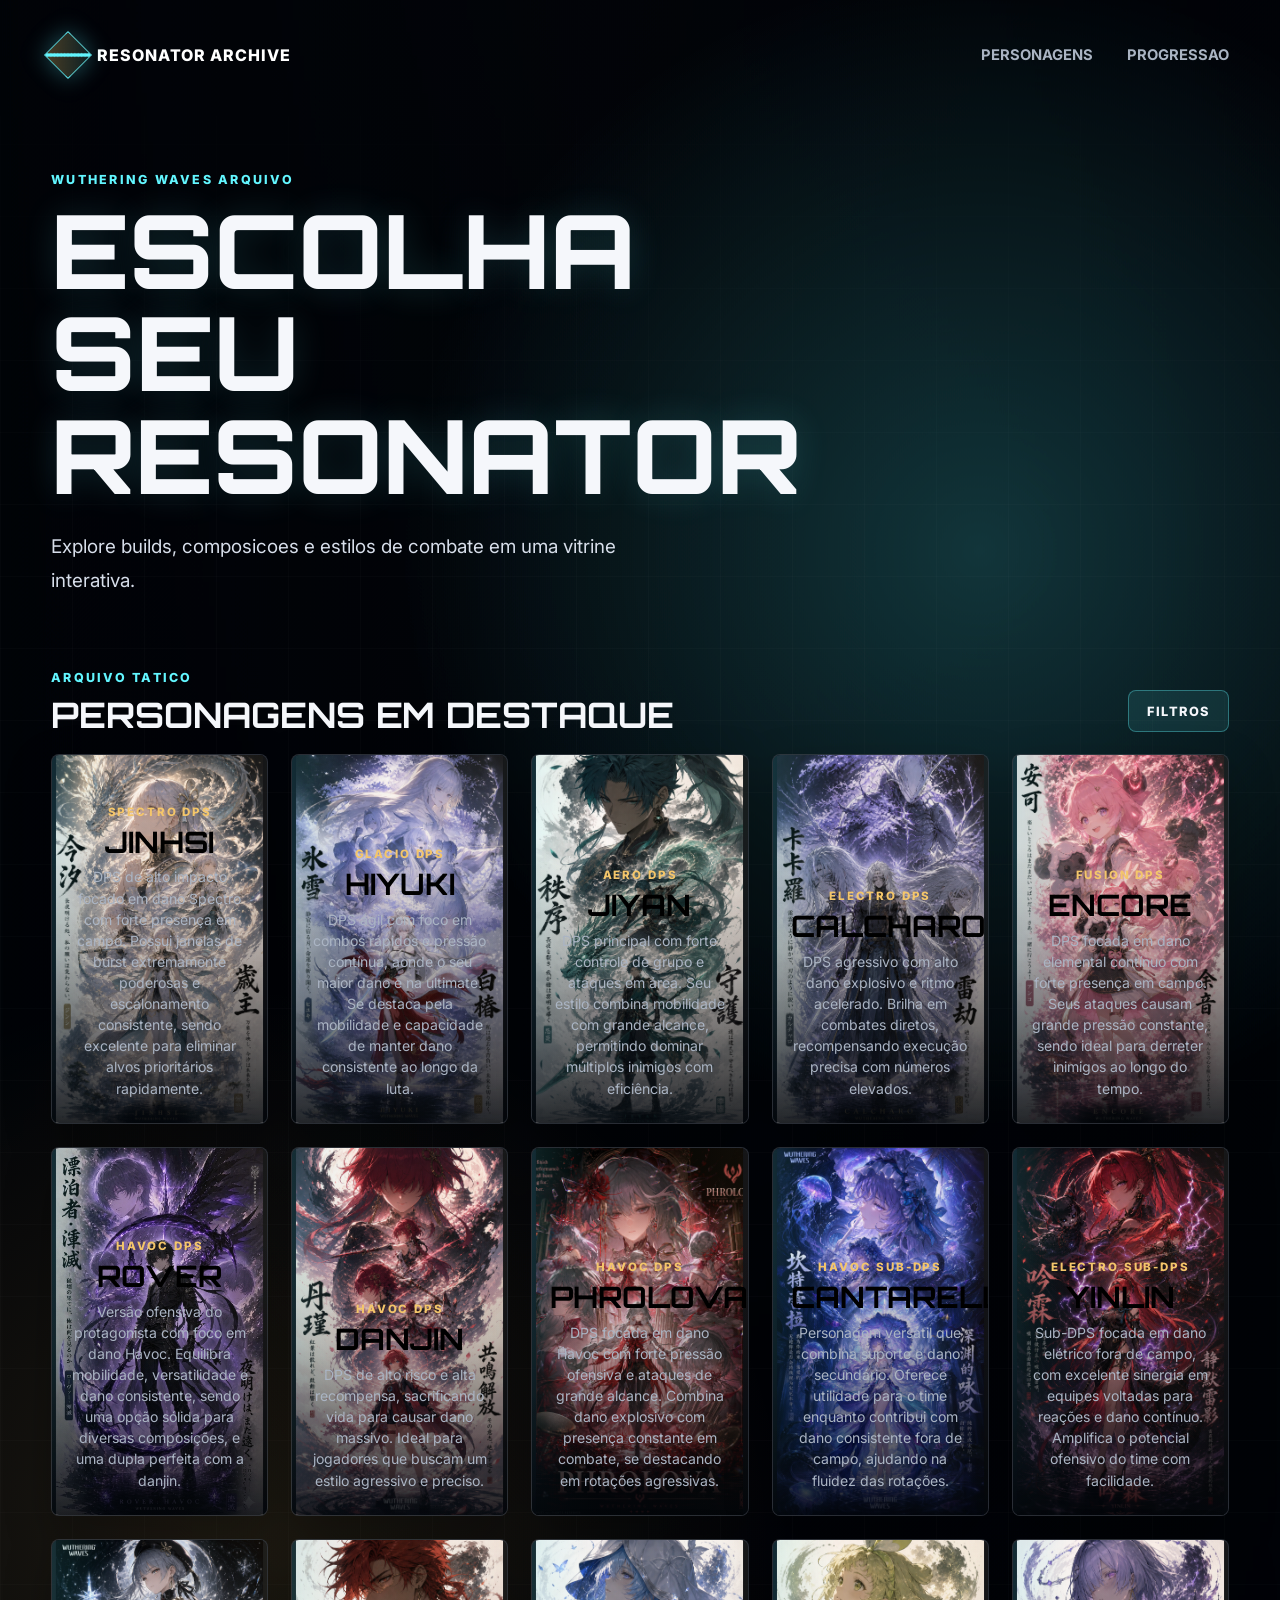
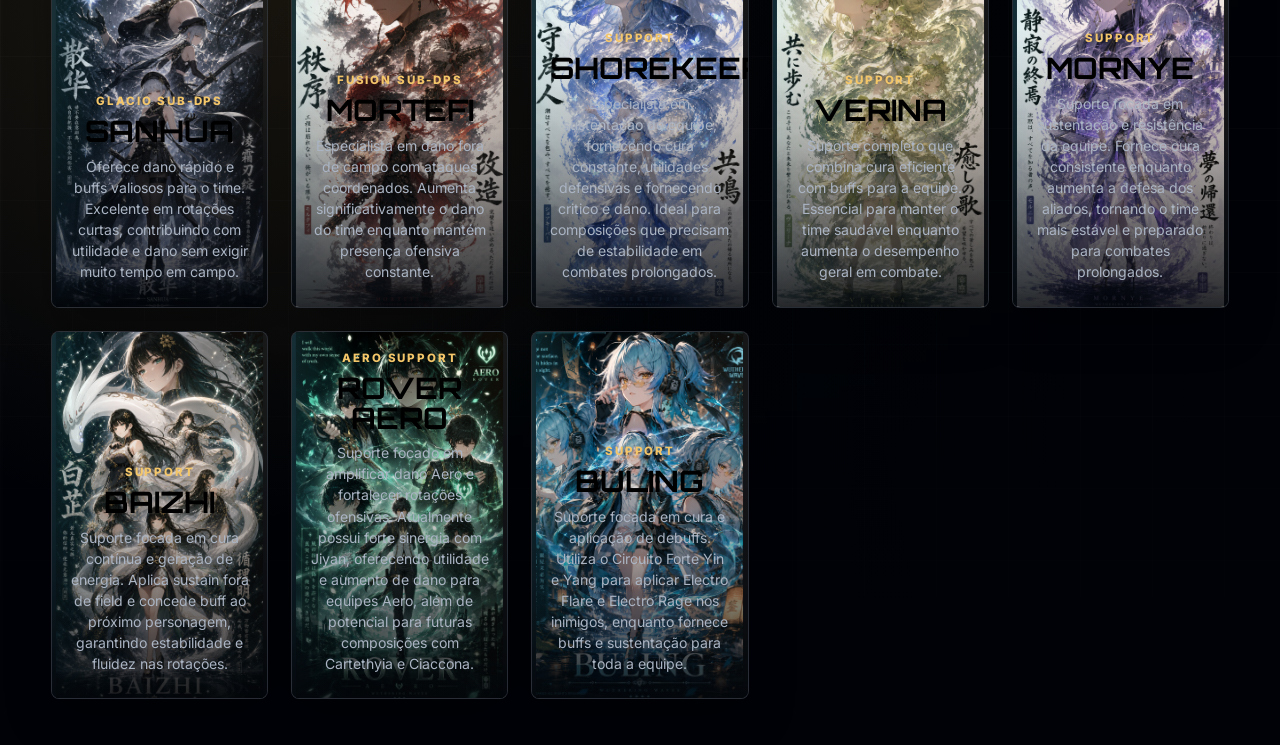
==== index.html @ f000d6b1 "Adicionando aba de progressao" ====
<!DOCTYPE html>
<html lang="pt-BR">
  <head>
    <meta charset="UTF-8" />
    <meta name="viewport" content="width=device-width, initial-scale=1.0" />
    <title>Wuthering Waves | Resonator Showcase</title>
    <link rel="preconnect" href="https://fonts.googleapis.com" />
    <link rel="preconnect" href="https://fonts.gstatic.com" crossorigin />
    <link
      href="https://fonts.googleapis.com/css2?family=Inter:wght@400;500;600;700;800&family=Orbitron:wght@600;700;800&display=swap"
      rel="stylesheet"
    />
    <link rel="stylesheet" href="style.css" />
  </head>
  <body>
    <main class="site-shell">
      <section class="hero-section" aria-labelledby="page-title">
        <div class="cinematic-bg" aria-hidden="true"></div>
        <div class="ambient-grid" aria-hidden="true"></div>

        <header class="topbar">
          <a class="brand" href="#" aria-label="Wuthering Waves Showcase">
            <span class="brand-mark"></span>
            <span>Resonator Archive</span>
          </a>
          <nav class="nav-links" aria-label="Secoes">
            <a href="#characters">Personagens</a>
            <a href="completed.html">Progressao</a>
          </nav>
        </header>

        <div class="hero-content">
          <p class="eyebrow">Wuthering Waves arquivo</p>
          <h1 id="page-title">Escolha seu Resonator</h1>
          <p class="hero-copy">
            Explore builds, composicoes e estilos de combate em uma vitrine
            interativa.
          </p>
        </div>

        <div class="character-stage" id="characters">
          <div class="section-heading">
            <div>
              <p>Arquivo tatico</p>
              <h2>Personagens em destaque</h2>
            </div>
            <button
              class="filters-toggle"
              id="filtersToggle"
              type="button"
              aria-expanded="false"
              aria-controls="filtersPanel"
            >
              Filtros
            </button>
          </div>
          <div class="filters-panel" id="filtersPanel" aria-label="Filtros de personagens" hidden>
            <div class="filter-group">
              <span>Elemento</span>
              <div class="filter-options" id="elementFilters"></div>
            </div>
            <div class="filter-group">
              <span>Time</span>
              <div class="filter-options" id="teamFilters"></div>
            </div>
            <p class="filter-count" id="filterCount"></p>
          </div>
          <div class="characters-grid" id="charactersGrid" aria-live="polite"></div>
        </div>
      </section>
    </main>

    <div class="details-overlay" id="detailsOverlay" aria-hidden="true"></div>

    <aside
      class="details-panel"
      id="detailsPanel"
      aria-hidden="true"
      aria-labelledby="detailsTitle"
      role="dialog"
    >
      <button class="close-button" id="closeDetailsButton" type="button" aria-label="Fechar detalhes">
        <span></span>
        <span></span>
      </button>
      <div class="details-media">
        <img id="detailsImage" src="" alt="" />
      </div>
      <div class="details-content">
        <p class="details-kicker" id="detailsRole"></p>
        <h2 id="detailsTitle"></h2>
        <p class="details-description" id="detailsDescription"></p>
        <button class="build-link-button" id="buildsButton" type="button">
          Builds
        </button>

        <section class="details-progress" aria-label="Progresso da build">
          <div class="details-progress-header">
            <span>Progresso da build</span>
            <strong id="detailsBuildProgressValue">0%</strong>
          </div>
          <div class="progress-track details-progress-track">
            <span id="detailsBuildProgressBar"></span>
          </div>
        </section>

        <section class="info-block" id="details">
          <h3>Build recomendada</h3>
          <ul id="detailsBuild"></ul>
        </section>

        <section class="info-block" id="teams">
          <h3>Time ideal</h3>
          <div class="team-list" id="detailsTeam"></div>
        </section>
      </div>
    </aside>

    <script src="script.js"></script>
  </body>
</html>
---- style.css ----
:root {
  --bg: #05070b;
  --panel: rgba(8, 13, 20, 0.9);
  --panel-strong: rgba(11, 20, 31, 0.96);
  --text: #f5f7fb;
  --muted: #aab4c3;
  --line: rgba(255, 255, 255, 0.14);
  --accent: #62f6ff;
  --accent-2: #f4c66a;
  --danger: #ff6b8a;
  --shadow: 0 24px 80px rgba(0, 0, 0, 0.55);
  --ease: 280ms ease-in-out;
}

* {
  box-sizing: border-box;
}

html {
  scroll-behavior: smooth;
}

body {
  min-height: 100vh;
  margin: 0;
  overflow-x: hidden;
  background: var(--bg);
  color: var(--text);
  font-family: "Inter", system-ui, -apple-system, BlinkMacSystemFont, "Segoe UI", sans-serif;
}

body.details-open {
  overflow: hidden;
}

a {
  color: inherit;
  text-decoration: none;
}

button {
  font: inherit;
}

.site-shell {
  min-height: 100vh;
}

.hero-section {
  position: relative;
  min-height: 100vh;
  padding: 28px clamp(18px, 4vw, 64px) 46px;
  overflow: hidden;
  isolation: isolate;
}

.cinematic-bg {
  position: absolute;
  inset: 0;
  z-index: -3;
  background:
    linear-gradient(90deg, rgba(5, 7, 11, 0.94) 0%, rgba(5, 7, 11, 0.52) 46%, rgba(5, 7, 11, 0.9) 100%),
    linear-gradient(180deg, rgba(5, 7, 11, 0.28) 0%, #05070b 94%),
    url("https://images4.alphacoders.com/133/1333055.jpeg") center / cover;
  transform: scale(1.02);
  filter: saturate(1.08) contrast(1.04);
}

.cinematic-bg::after {
  content: "";
  position: absolute;
  inset: 0;
  background:
    radial-gradient(circle at 76% 24%, rgba(98, 246, 255, 0.2), transparent 28%),
    radial-gradient(circle at 18% 66%, rgba(244, 198, 106, 0.12), transparent 30%);
}

.ambient-grid {
  position: absolute;
  inset: 0;
  z-index: -2;
  opacity: 0.22;
  background-image:
    linear-gradient(rgba(255, 255, 255, 0.08) 1px, transparent 1px),
    linear-gradient(90deg, rgba(255, 255, 255, 0.08) 1px, transparent 1px);
  background-size: 72px 72px;
  mask-image: linear-gradient(to bottom, transparent, black 22%, black 72%, transparent);
}

.topbar {
  display: flex;
  align-items: center;
  justify-content: space-between;
  gap: 24px;
  min-height: 54px;
  animation: slideDown 700ms ease-in-out both;
}

.brand {
  display: inline-flex;
  align-items: center;
  gap: 12px;
  color: #ffffff;
  font-weight: 800;
  letter-spacing: 0.06em;
  text-transform: uppercase;
}

.brand-mark {
  width: 34px;
  height: 34px;
  border: 1px solid rgba(98, 246, 255, 0.75);
  background:
    linear-gradient(135deg, transparent 46%, var(--accent) 47%, var(--accent) 53%, transparent 54%),
    linear-gradient(45deg, rgba(244, 198, 106, 0.3), rgba(98, 246, 255, 0.12));
  box-shadow: 0 0 24px rgba(98, 246, 255, 0.34);
  transform: rotate(45deg);
}

.nav-links {
  display: flex;
  gap: clamp(14px, 3vw, 34px);
  color: var(--muted);
  font-size: 0.92rem;
  font-weight: 700;
  text-transform: uppercase;
}

.nav-links a {
  transition: color var(--ease), text-shadow var(--ease);
}

.nav-links a:hover {
  color: var(--text);
  text-shadow: 0 0 18px rgba(98, 246, 255, 0.45);
}

.hero-content {
  max-width: 820px;
  padding-top: clamp(54px, 10vh, 104px);
  animation: fadeRise 800ms ease-in-out both 80ms;
}

.eyebrow,
.section-heading p,
.details-kicker {
  margin: 0 0 12px;
  color: var(--accent);
  font-size: 0.78rem;
  font-weight: 800;
  letter-spacing: 0.18em;
  text-transform: uppercase;
}

h1,
h2,
h3 {
  margin: 0;
  line-height: 1;
}

h1 {
  max-width: 760px;
  font-family: "Orbitron", sans-serif;
  font-size: clamp(3rem, 8vw, 7.4rem);
  font-weight: 800;
  text-transform: uppercase;
  text-shadow: 0 0 34px rgba(98, 246, 255, 0.16);
}

.hero-copy {
  max-width: 650px;
  margin: 24px 0 0;
  color: #d7deea;
  font-size: clamp(1rem, 1.5vw, 1.18rem);
  line-height: 1.8;
}

.character-stage {
  width: 100%;
  margin-top: clamp(42px, 8vh, 90px);
  animation: fadeRise 850ms ease-in-out both 180ms;
}

.section-heading {
  display: flex;
  align-items: end;
  justify-content: space-between;
  gap: 20px;
  margin-bottom: 22px;
}

.section-heading h2 {
  font-family: "Orbitron", sans-serif;
  font-size: clamp(1.35rem, 3vw, 2.2rem);
  text-transform: uppercase;
}

.filters-toggle {
  min-height: 42px;
  padding: 0 18px;
  border: 1px solid rgba(98, 246, 255, 0.34);
  border-radius: 8px;
  background: rgba(98, 246, 255, 0.1);
  color: var(--text);
  cursor: pointer;
  font-size: 0.8rem;
  font-weight: 800;
  letter-spacing: 0.12em;
  text-transform: uppercase;
  transition:
    transform var(--ease),
    border-color var(--ease),
    background var(--ease),
    box-shadow var(--ease);
}

.filters-toggle:hover,
.filters-toggle:focus-visible,
.filters-toggle.is-active {
  outline: none;
  transform: translateY(-2px);
  border-color: rgba(98, 246, 255, 0.72);
  background: rgba(98, 246, 255, 0.18);
  box-shadow: 0 0 24px rgba(98, 246, 255, 0.16);
}

.filters-panel {
  display: grid;
  grid-template-columns: minmax(0, 1fr) minmax(0, 1.3fr) auto;
  align-items: end;
  gap: 18px;
  margin-bottom: 24px;
  padding: 16px;
  border: 1px solid rgba(255, 255, 255, 0.12);
  border-radius: 8px;
  background: rgba(5, 9, 15, 0.62);
  backdrop-filter: blur(12px);
  animation: fadeRise 260ms ease-in-out both;
}

.filters-panel[hidden] {
  display: none;
}

.filter-group {
  display: grid;
  gap: 10px;
}

.filter-group > span,
.filter-count {
  color: var(--muted);
  font-size: 0.74rem;
  font-weight: 800;
  letter-spacing: 0.14em;
  text-transform: uppercase;
}

.filter-options {
  display: flex;
  flex-wrap: wrap;
  gap: 8px;
}

.filter-button {
  min-height: 38px;
  padding: 0 14px;
  border: 1px solid rgba(255, 255, 255, 0.14);
  border-radius: 8px;
  background: rgba(255, 255, 255, 0.055);
  color: #dfe7f3;
  cursor: pointer;
  font-size: 0.82rem;
  font-weight: 800;
  transition:
    color var(--ease),
    border-color var(--ease),
    background var(--ease),
    box-shadow var(--ease),
    transform var(--ease);
}

.filter-button:hover,
.filter-button:focus-visible,
.filter-button.is-active {
  outline: none;
  color: #ffffff;
  border-color: rgba(98, 246, 255, 0.68);
  background: rgba(98, 246, 255, 0.14);
  box-shadow: 0 0 22px rgba(98, 246, 255, 0.14);
}

.filter-button:hover,
.filter-button:focus-visible {
  transform: translateY(-2px);
}

.filter-count {
  margin: 0;
  white-space: nowrap;
}

.characters-grid {
  display: grid;
  grid-template-columns: repeat(5, minmax(160px, 1fr));
  gap: clamp(14px, 1.8vw, 24px);
}

.character-card {
  position: relative;
  min-height: clamp(280px, 34vh, 390px);
  overflow: hidden;
  border: 1px solid rgba(255, 255, 255, 0.14);
  border-radius: 8px;
  background: rgba(10, 17, 27, 0.64);
  box-shadow: 0 18px 46px rgba(0, 0, 0, 0.28);
  cursor: pointer;
  transition:
    transform var(--ease),
    border-color var(--ease),
    box-shadow var(--ease),
    filter var(--ease);
}

.character-card::before {
  content: "";
  position: absolute;
  inset: 0;
  z-index: 2;
  background:
    linear-gradient(180deg, transparent 24%, rgba(4, 7, 12, 0.24) 52%, rgba(4, 7, 12, 0.95) 100%),
    linear-gradient(90deg, rgba(98, 246, 255, 0.16), transparent 30%, rgba(244, 198, 106, 0.08));
  opacity: 0.9;
  transition: opacity var(--ease);
}

.character-card::after {
  content: "";
  position: absolute;
  inset: auto 18px 18px;
  height: 1px;
  z-index: 3;
  background: linear-gradient(90deg, transparent, var(--accent), transparent);
  opacity: 0;
  transform: scaleX(0.4);
  transition: opacity var(--ease), transform var(--ease);
}

.character-card:hover,
.character-card:focus-visible {
  outline: none;
  transform: translateY(-10px) scale(1.035);
  border-color: rgba(98, 246, 255, 0.62);
  box-shadow: 0 28px 80px rgba(0, 0, 0, 0.46), 0 0 38px rgba(98, 246, 255, 0.2);
  filter: saturate(1.12);
}

.character-card:hover::after,
.character-card:focus-visible::after {
  opacity: 1;
  transform: scaleX(1);
}

.character-card img {
  width: 100%;
  height: 100%;
  min-height: inherit;
  object-fit: cover;
  object-position: center top;
  transform: scale(1.02);
  transition: transform 520ms ease-in-out;
}

.character-card:hover img,
.character-card:focus-visible img {
  transform: scale(1.1);
}

.card-content {
  position: absolute;
  right: 18px;
  bottom: 24px;
  left: 18px;
  z-index: 4;
}

.card-role {
  margin: 0 0 8px;
  color: var(--accent-2);
  font-size: 0.72rem;
  font-weight: 800;
  letter-spacing: 0.16em;
  text-transform: uppercase;
}

.card-content h3 {
  font-family: "Orbitron", sans-serif;
  font-size: clamp(1.25rem, 2.5vw, 1.85rem);
  text-transform: uppercase;
}

.card-content p:last-child {
  margin: 10px 0 0;
  color: var(--muted);
  font-size: 0.88rem;
  line-height: 1.5;
}

.empty-state {
  grid-column: 1 / -1;
  margin: 0;
  padding: 34px;
  border: 1px solid rgba(255, 255, 255, 0.12);
  border-radius: 8px;
  background: rgba(5, 9, 15, 0.62);
  color: var(--muted);
  text-align: center;
}

.details-overlay {
  position: fixed;
  inset: 0;
  z-index: 10;
  pointer-events: none;
  background: rgba(0, 0, 0, 0);
  backdrop-filter: blur(0);
  transition: background var(--ease), backdrop-filter var(--ease);
}

.details-overlay.is-active {
  pointer-events: auto;
  background: rgba(0, 0, 0, 0.66);
  backdrop-filter: blur(6px);
}

.details-panel {
  position: fixed;
  top: 0;
  right: 0;
  z-index: 20;
  display: grid;
  grid-template-rows: minmax(240px, 42vh) 1fr;
  width: min(520px, 100vw);
  height: 100vh;
  overflow-y: auto;
  overflow-x: hidden;
  border-left: 1px solid rgba(98, 246, 255, 0.28);
  background: var(--panel-strong);
  box-shadow: var(--shadow);
  transform: translateX(102%);
  visibility: hidden;
  transition: transform 360ms ease-in-out, visibility 360ms ease-in-out;
}

.details-panel.is-active {
  transform: translateX(0);
  visibility: visible;
}

.close-button {
  position: absolute;
  top: 18px;
  right: 18px;
  z-index: 3;
  width: 44px;
  height: 44px;
  border: 1px solid rgba(255, 255, 255, 0.18);
  border-radius: 50%;
  background: rgba(5, 7, 11, 0.72);
  cursor: pointer;
  transition: transform var(--ease), border-color var(--ease), background var(--ease);
}

.close-button:hover {
  transform: rotate(90deg);
  border-color: var(--accent);
  background: rgba(98, 246, 255, 0.16);
}

.close-button span {
  position: absolute;
  top: 50%;
  left: 50%;
  width: 18px;
  height: 2px;
  background: var(--text);
  transform-origin: center;
}

.close-button span:first-child {
  transform: translate(-50%, -50%) rotate(45deg);
}

.close-button span:last-child {
  transform: translate(-50%, -50%) rotate(-45deg);
}

.details-media {
  position: relative;
  overflow: hidden;
}

.details-media::after {
  content: "";
  position: absolute;
  inset: 0;
  background: linear-gradient(180deg, transparent 38%, var(--panel-strong) 100%);
}

.details-media img {
  width: 100%;
  height: 100%;
  object-fit: cover;
  object-position: center top;
  opacity: 0;
  transform: scale(1.08);
  transition: opacity 320ms ease-in-out, transform 520ms ease-in-out;
}

.details-panel.is-active .details-media img {
  opacity: 1;
  transform: scale(1);
}

.details-content {
  padding: 30px clamp(22px, 5vw, 42px) 42px;
}

.details-content h2 {
  font-family: "Orbitron", sans-serif;
  font-size: clamp(2.2rem, 6vw, 4.1rem);
  overflow-wrap: anywhere;
  word-break: break-word;
  text-transform: uppercase;
}

.details-description {
  margin: 18px 0 28px;
  color: #d3dbe8;
  font-size: 1rem;
  line-height: 1.8;
}

.build-link-button,
.build-back-link {
  display: inline-flex;
  align-items: center;
  justify-content: center;
  min-height: 44px;
  padding: 0 18px;
  border: 1px solid rgba(244, 198, 106, 0.5);
  border-radius: 8px;
  background: rgba(244, 198, 106, 0.13);
  color: #ffffff;
  cursor: pointer;
  font-size: 0.82rem;
  font-weight: 800;
  letter-spacing: 0.12em;
  text-transform: uppercase;
  transition:
    transform var(--ease),
    border-color var(--ease),
    background var(--ease),
    box-shadow var(--ease);
}

.build-link-button {
  width: 100%;
}

.build-link-button:hover,
.build-link-button:focus-visible,
.build-back-link:hover,
.build-back-link:focus-visible {
  outline: none;
  transform: translateY(-2px);
  border-color: var(--accent-2);
  background: rgba(244, 198, 106, 0.2);
  box-shadow: 0 0 28px rgba(244, 198, 106, 0.16);
}

.info-block {
  padding: 22px 0;
  border-top: 1px solid var(--line);
}

.details-progress {
  display: grid;
  gap: 12px;
  margin: 18px 0 24px;
  padding: 16px;
  border: 1px solid rgba(98, 246, 255, 0.2);
  border-radius: 8px;
  background: rgba(255, 255, 255, 0.045);
}

.details-progress-header {
  display: flex;
  align-items: center;
  justify-content: space-between;
  gap: 14px;
}

.details-progress-header span {
  color: var(--accent);
  font-size: 0.72rem;
  font-weight: 800;
  letter-spacing: 0.14em;
  text-transform: uppercase;
}

.details-progress-header strong {
  color: #ffffff;
  font-family: "Orbitron", sans-serif;
  font-size: 1.2rem;
}

.details-progress-track {
  height: 12px;
}

.info-block h3 {
  margin-bottom: 16px;
  color: #ffffff;
  font-size: 0.9rem;
  letter-spacing: 0.14em;
  text-transform: uppercase;
}

.info-block ul {
  display: grid;
  gap: 10px;
  margin: 0;
  padding: 0;
  list-style: none;
}

.info-block li,
.team-pill {
  border: 1px solid rgba(255, 255, 255, 0.12);
  border-radius: 8px;
  background: rgba(255, 255, 255, 0.055);
  color: #e7edf7;
}

.info-block li {
  padding: 12px 14px;
}

.team-list {
  display: flex;
  flex-wrap: wrap;
  gap: 10px;
}

.team-pill {
  padding: 10px 12px;
  color: var(--accent-2);
  font-weight: 800;
}

.build-page {
  position: relative;
  min-height: 100vh;
  padding: 28px clamp(18px, 4vw, 64px) 46px;
  overflow: hidden;
  isolation: isolate;
}

.completed-page {
  position: relative;
  min-height: 100vh;
  padding: 28px clamp(18px, 4vw, 64px) 46px;
  overflow-x: hidden;
  isolation: isolate;
}

.completed-shell {
  display: grid;
  gap: 28px;
  padding: clamp(48px, 8vh, 82px) 0 20px;
  animation: fadeRise 520ms ease-in-out both;
}

.completed-heading h1 {
  max-width: 940px;
  font-size: clamp(2.5rem, 6vw, 5.4rem);
}

.account-filter-bar {
  display: flex;
  align-items: center;
  justify-content: space-between;
  gap: 18px;
  padding: 16px;
  border: 1px solid rgba(255, 255, 255, 0.12);
  border-radius: 8px;
  background: rgba(5, 9, 15, 0.62);
  backdrop-filter: blur(12px);
}

.completed-grid {
  display: grid;
  grid-template-columns: repeat(auto-fit, minmax(230px, 1fr));
  gap: clamp(14px, 1.8vw, 24px);
}

.completed-card {
  display: grid;
  grid-template-rows: minmax(260px, 38vh) auto;
  overflow: hidden;
  border: 1px solid rgba(255, 255, 255, 0.14);
  border-radius: 8px;
  background: rgba(8, 13, 20, 0.82);
  box-shadow: 0 18px 46px rgba(0, 0, 0, 0.28);
  backdrop-filter: blur(14px);
}

.completed-card.is-complete {
  border-color: rgba(98, 246, 255, 0.34);
}

.completed-card.is-pending {
  border-color: rgba(244, 198, 106, 0.2);
}

.completed-card img {
  width: 100%;
  height: 100%;
  object-fit: cover;
  object-position: center top;
}

.completed-card-content {
  display: grid;
  gap: 14px;
  padding: 20px;
}

.completed-card-content p {
  margin: 0;
  color: var(--accent);
  font-size: 0.72rem;
  font-weight: 800;
  letter-spacing: 0.14em;
  text-transform: uppercase;
}

.completed-card-content h2 {
  font-family: "Orbitron", sans-serif;
  font-size: clamp(1.55rem, 3vw, 2.2rem);
  overflow-wrap: anywhere;
  text-transform: uppercase;
}

.completed-card-progress {
  display: grid;
  gap: 10px;
}

.completed-badge {
  display: flex;
  align-items: center;
  justify-content: space-between;
  gap: 14px;
  padding: 12px 14px;
  border: 1px solid rgba(98, 246, 255, 0.3);
  border-radius: 8px;
  background: rgba(98, 246, 255, 0.08);
}

.completed-badge.is-pending {
  border-color: rgba(244, 198, 106, 0.28);
  background: rgba(244, 198, 106, 0.08);
}

.completed-badge span {
  color: #e7edf7;
  font-size: 0.78rem;
  font-weight: 800;
  letter-spacing: 0.12em;
  text-transform: uppercase;
}

.completed-badge strong {
  color: #ffffff;
  font-family: "Orbitron", sans-serif;
  font-size: 1.35rem;
}

.completed-empty {
  max-width: 720px;
  padding: clamp(28px, 5vw, 52px);
  border: 1px solid rgba(255, 255, 255, 0.14);
  border-radius: 8px;
  background: rgba(8, 13, 20, 0.82);
  box-shadow: var(--shadow);
  backdrop-filter: blur(14px);
}

.completed-empty h2 {
  margin-bottom: 16px;
  font-family: "Orbitron", sans-serif;
  font-size: clamp(2rem, 4vw, 3.6rem);
  text-transform: uppercase;
}

.completed-empty p:not(.eyebrow) {
  margin: 0 0 24px;
  color: var(--muted);
  line-height: 1.7;
}

.build-shell {
  display: grid;
  min-height: calc(100vh - 128px);
  place-items: center;
  padding: 52px 0 20px;
}

.build-card {
  display: grid;
  grid-template-columns: minmax(260px, 0.8fr) minmax(300px, 1fr);
  width: min(1120px, 100%);
  overflow: hidden;
  border: 1px solid rgba(255, 255, 255, 0.14);
  border-radius: 8px;
  background: rgba(8, 13, 20, 0.82);
  box-shadow: var(--shadow);
  backdrop-filter: blur(14px);
  animation: fadeRise 520ms ease-in-out both;
}

.build-progress-card {
  grid-template-columns: minmax(280px, 0.72fr) minmax(360px, 1fr);
  width: min(980px, 100%);
}

.build-card.build-error {
  display: block;
  max-width: 680px;
  padding: clamp(28px, 5vw, 52px);
}

.build-card.build-error h1 {
  margin-bottom: 18px;
}

.build-card.build-error p:not(.eyebrow) {
  color: var(--muted);
  line-height: 1.7;
}

.build-portrait {
  position: relative;
  min-height: 620px;
  overflow: hidden;
  background: rgba(255, 255, 255, 0.04);
}

.build-portrait::after {
  content: "";
  position: absolute;
  inset: 0;
  background:
    linear-gradient(180deg, transparent 38%, rgba(8, 13, 20, 0.96) 100%),
    linear-gradient(90deg, transparent 65%, rgba(8, 13, 20, 0.84) 100%);
}

.build-portrait img {
  width: 100%;
  height: 100%;
  object-fit: cover;
  object-position: center top;
}

.build-progress-hero span {
  color: var(--accent);
  font-size: 0.72rem;
  font-weight: 800;
  letter-spacing: 0.14em;
  text-transform: uppercase;
}

.build-content {
  display: flex;
  flex-direction: column;
  justify-content: center;
  padding: clamp(28px, 5vw, 58px);
}

.build-progress-card .build-content {
  justify-content: center;
}

.build-content h1 {
  margin-bottom: 30px;
  font-size: clamp(2.4rem, 5vw, 4.8rem);
  overflow-wrap: anywhere;
}

.build-title-row {
  display: flex;
  align-items: flex-start;
  justify-content: space-between;
  gap: 20px;
  margin-bottom: 22px;
}

.build-title-row h1 {
  margin-bottom: 0;
}

.build-total-badge {
  display: grid;
  min-width: 122px;
  padding: 14px 16px;
  border: 1px solid rgba(244, 198, 106, 0.36);
  border-radius: 8px;
  background: rgba(244, 198, 106, 0.1);
  text-align: right;
}

.build-total-badge span {
  color: var(--accent-2);
  font-size: 0.68rem;
  font-weight: 800;
  letter-spacing: 0.14em;
  text-transform: uppercase;
}

.build-total-badge strong {
  color: #ffffff;
  font-family: "Orbitron", sans-serif;
  font-size: 2rem;
  line-height: 1.1;
}

.build-progress-hero {
  display: grid;
  gap: 14px;
  margin-bottom: 18px;
  padding: 20px;
  border: 1px solid rgba(98, 246, 255, 0.22);
  border-radius: 8px;
  background:
    linear-gradient(135deg, rgba(98, 246, 255, 0.12), transparent 55%),
    rgba(255, 255, 255, 0.055);
}

.build-progress-hero strong {
  display: block;
  margin-top: 6px;
  color: #ffffff;
  font-size: clamp(1.05rem, 2vw, 1.35rem);
}

.progress-track {
  width: 100%;
  height: 10px;
  overflow: hidden;
  border-radius: 999px;
  background: rgba(255, 255, 255, 0.1);
}

.progress-track span {
  display: block;
  width: 0;
  height: 100%;
  border-radius: inherit;
  background: linear-gradient(90deg, var(--accent), var(--accent-2));
  box-shadow: 0 0 18px rgba(98, 246, 255, 0.28);
  transition: width var(--ease);
}

.progress-track-large {
  height: 14px;
}

.build-checklist {
  display: grid;
  gap: 12px;
  margin-bottom: 28px;
}

.build-check-item {
  display: flex;
  align-items: center;
  gap: 14px;
  min-height: 48px;
  padding: 12px 14px;
  border: 1px solid rgba(255, 255, 255, 0.12);
  border-radius: 8px;
  background: rgba(255, 255, 255, 0.055);
  color: #e7edf7;
  cursor: pointer;
  font-size: 0.9rem;
  font-weight: 800;
  transition:
    border-color var(--ease),
    background var(--ease),
    box-shadow var(--ease),
    transform var(--ease);
}

.build-check-item:hover,
.build-check-item:focus-within,
.build-check-item.is-complete {
  border-color: rgba(98, 246, 255, 0.5);
  background: rgba(98, 246, 255, 0.1);
  box-shadow: 0 0 22px rgba(98, 246, 255, 0.12);
}

.build-check-item:hover {
  transform: translateY(-2px);
}

.build-check-item input {
  width: 18px;
  height: 18px;
  margin: 0;
  flex: 0 0 auto;
  accent-color: var(--accent);
  cursor: pointer;
}

.build-check-item span {
  line-height: 1.35;
}

.build-check-item.is-complete span {
  color: #ffffff;
}

.build-stats-grid {
  display: grid;
  gap: 14px;
  margin-bottom: 30px;
}

.build-stat {
  padding: 18px;
  border: 1px solid rgba(255, 255, 255, 0.12);
  border-radius: 8px;
  background: rgba(255, 255, 255, 0.055);
}

.build-stat span {
  display: block;
  margin-bottom: 8px;
  color: var(--accent);
  font-size: 0.74rem;
  font-weight: 800;
  letter-spacing: 0.14em;
  text-transform: uppercase;
}

.build-stat strong {
  color: #ffffff;
  font-size: clamp(1rem, 2vw, 1.28rem);
  line-height: 1.4;
}

.secondary-stats {
  margin-bottom: 30px;
  padding: 20px;
  border: 1px solid rgba(255, 255, 255, 0.12);
  border-radius: 8px;
  background: rgba(255, 255, 255, 0.055);
}

.secondary-stats > span {
  display: block;
  margin-bottom: 14px;
  color: var(--accent);
  font-size: 0.74rem;
  font-weight: 800;
  letter-spacing: 0.14em;
  text-transform: uppercase;
}

.secondary-stats div {
  display: flex;
  flex-wrap: wrap;
  gap: 10px;
}

.secondary-stats strong {
  padding: 9px 12px;
  border: 1px solid rgba(98, 246, 255, 0.22);
  border-radius: 8px;
  background: rgba(98, 246, 255, 0.08);
  color: #e7edf7;
  font-size: 0.9rem;
}

.talent-focus {
  margin-bottom: 30px;
  padding: 20px;
  border: 1px solid rgba(255, 255, 255, 0.12);
  border-radius: 8px;
  background: rgba(255, 255, 255, 0.055);
}

.talent-focus > span {
  display: block;
  margin-bottom: 14px;
  color: var(--accent-2);
  font-size: 0.74rem;
  font-weight: 800;
  letter-spacing: 0.14em;
  text-transform: uppercase;
}

.talent-focus ol {
  display: grid;
  gap: 10px;
  margin: 0;
  padding-left: 22px;
}

.talent-focus li {
  color: #e7edf7;
  font-weight: 700;
  line-height: 1.5;
}

.talent-focus li::marker {
  color: var(--accent);
  font-weight: 800;
}

.build-back-link {
  width: max-content;
}

@keyframes fadeRise {
  from {
    opacity: 0;
    transform: translateY(24px);
  }
  to {
    opacity: 1;
    transform: translateY(0);
  }
}

@keyframes slideDown {
  from {
    opacity: 0;
    transform: translateY(-18px);
  }
  to {
    opacity: 1;
    transform: translateY(0);
  }
}

@media (max-width: 1100px) {
  .characters-grid {
    grid-template-columns: repeat(3, minmax(180px, 1fr));
  }
}

@media (max-width: 760px) {
  .hero-section {
    min-height: auto;
    padding-bottom: 28px;
  }

  .topbar,
  .section-heading {
    align-items: flex-start;
    flex-direction: column;
  }

  .nav-links {
    width: 100%;
    justify-content: space-between;
    font-size: 0.78rem;
  }

  .hero-content {
    padding-top: 42px;
  }

  .filters-panel {
    grid-template-columns: 1fr;
  }

  .account-filter-bar {
    align-items: flex-start;
    flex-direction: column;
  }

  .filter-count {
    white-space: normal;
  }

  .characters-grid {
    grid-template-columns: 1fr;
  }

  .character-card {
    min-height: 360px;
  }

  .details-panel {
    grid-template-rows: 38vh 1fr;
  }

  .build-page {
    overflow-y: auto;
  }

  .build-card {
    grid-template-columns: 1fr;
  }

  .build-title-row {
    flex-direction: column;
  }

  .build-total-badge {
    width: 100%;
    text-align: left;
  }

  .build-portrait {
    min-height: 380px;
  }

  .build-back-link {
    width: 100%;
  }
}
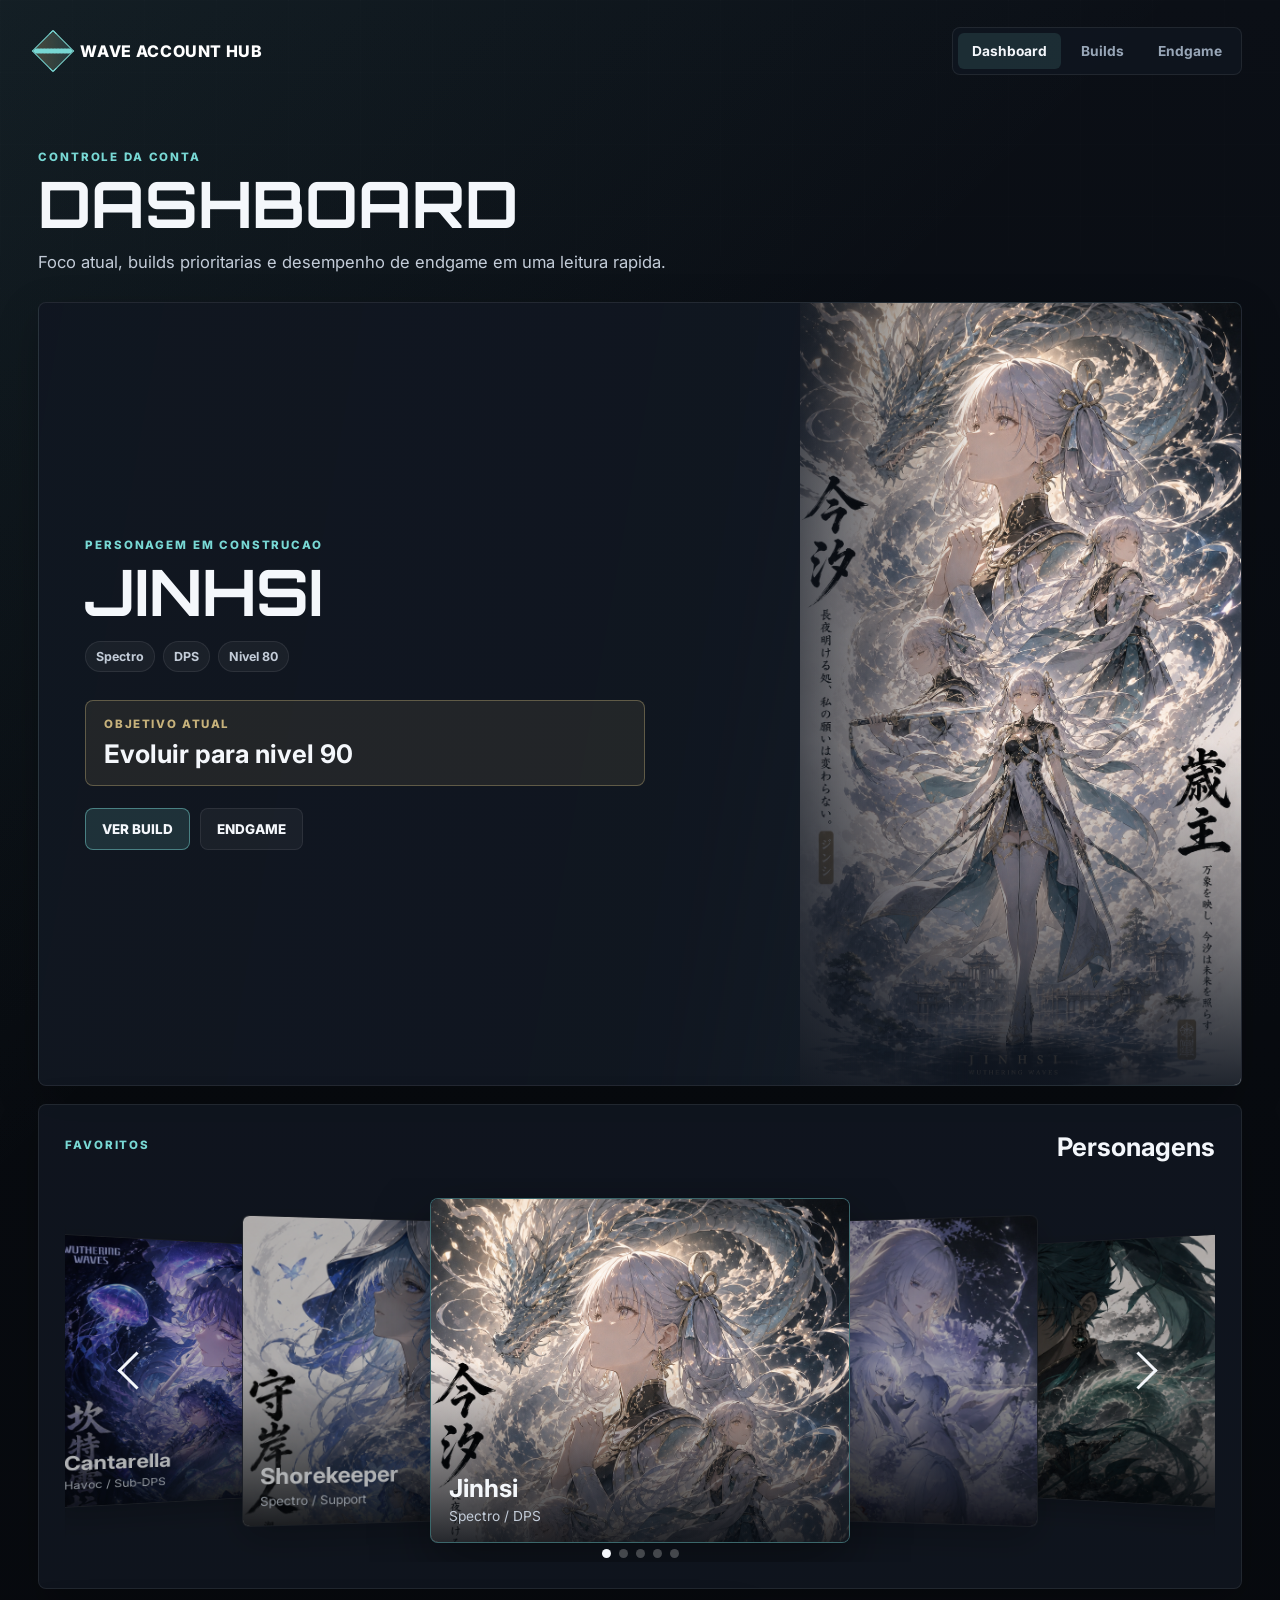
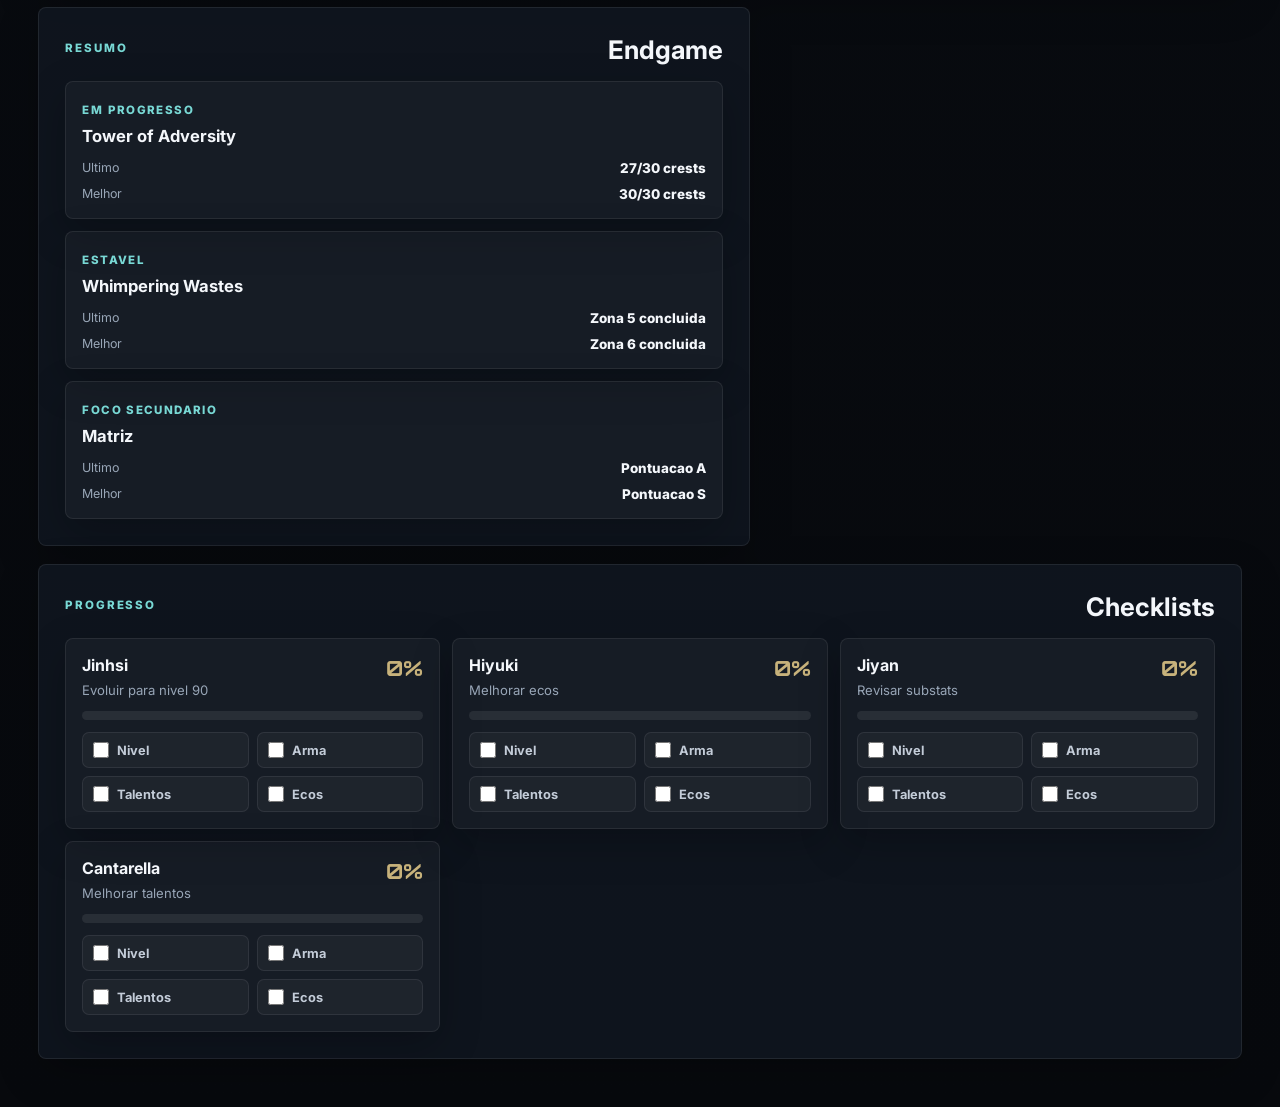
==== commit 66739844: "reformulacao geral" ====
--- a/index.html
+++ b/index.html
@@ -3,119 +3,52 @@
   <head>
     <meta charset="UTF-8" />
     <meta name="viewport" content="width=device-width, initial-scale=1.0" />
-    <title>Wuthering Waves | Resonator Showcase</title>
+    <title>Wuthering Waves | Account Hub</title>
     <link rel="preconnect" href="https://fonts.googleapis.com" />
     <link rel="preconnect" href="https://fonts.gstatic.com" crossorigin />
     <link
       href="https://fonts.googleapis.com/css2?family=Inter:wght@400;500;600;700;800&family=Orbitron:wght@600;700;800&display=swap"
       rel="stylesheet"
     />
-    <link rel="stylesheet" href="style.css" />
+    <link rel="stylesheet" href="src/css/tokens.css" />
+    <link rel="stylesheet" href="src/css/base.css" />
+    <link rel="stylesheet" href="src/css/layout.css" />
+    <link rel="stylesheet" href="src/css/components.css" />
+    <link rel="stylesheet" href="src/css/pages.css" />
   </head>
   <body>
-    <main class="site-shell">
-      <section class="hero-section" aria-labelledby="page-title">
-        <div class="cinematic-bg" aria-hidden="true"></div>
-        <div class="ambient-grid" aria-hidden="true"></div>
+    <main class="app-shell">
+      <header class="topbar">
+        <a class="brand" href="index.html" aria-label="Wuthering Waves Account Hub">
+          <span class="brand-mark"></span>
+          <span>Wave Account Hub</span>
+        </a>
+        <nav class="nav-links" aria-label="Navegacao principal">
+          <a class="is-active" href="index.html">Dashboard</a>
+          <a href="pages/builds.html">Builds</a>
+          <a href="pages/endgame.html">Endgame</a>
+        </nav>
+      </header>
 
-        <header class="topbar">
-          <a class="brand" href="#" aria-label="Wuthering Waves Showcase">
-            <span class="brand-mark"></span>
-            <span>Resonator Archive</span>
-          </a>
-          <nav class="nav-links" aria-label="Secoes">
-            <a href="#characters">Personagens</a>
-            <a href="completed.html">Progressao</a>
-          </nav>
-        </header>
+      <section class="page-heading" aria-labelledby="dashboardTitle">
+        <p class="eyebrow">Controle da conta</p>
+        <h1 id="dashboardTitle">Dashboard</h1>
+        <p>
+          Foco atual, builds prioritarias e desempenho de endgame em uma leitura
+          rapida.
+        </p>
+      </section>
 
-        <div class="hero-content">
-          <p class="eyebrow">Wuthering Waves arquivo</p>
-          <h1 id="page-title">Escolha seu Resonator</h1>
-          <p class="hero-copy">
-            Explore builds, composicoes e estilos de combate em uma vitrine
-            interativa.
-          </p>
-        </div>
-
-        <div class="character-stage" id="characters">
-          <div class="section-heading">
-            <div>
-              <p>Arquivo tatico</p>
-              <h2>Personagens em destaque</h2>
-            </div>
-            <button
-              class="filters-toggle"
-              id="filtersToggle"
-              type="button"
-              aria-expanded="false"
-              aria-controls="filtersPanel"
-            >
-              Filtros
-            </button>
-          </div>
-          <div class="filters-panel" id="filtersPanel" aria-label="Filtros de personagens" hidden>
-            <div class="filter-group">
-              <span>Elemento</span>
-              <div class="filter-options" id="elementFilters"></div>
-            </div>
-            <div class="filter-group">
-              <span>Time</span>
-              <div class="filter-options" id="teamFilters"></div>
-            </div>
-            <p class="filter-count" id="filterCount"></p>
-          </div>
-          <div class="characters-grid" id="charactersGrid" aria-live="polite"></div>
-        </div>
-      </section>
+      <section id="dashboardRoot" aria-live="polite"></section>
     </main>
 
-    <div class="details-overlay" id="detailsOverlay" aria-hidden="true"></div>
-
-    <aside
-      class="details-panel"
-      id="detailsPanel"
-      aria-hidden="true"
-      aria-labelledby="detailsTitle"
-      role="dialog"
-    >
-      <button class="close-button" id="closeDetailsButton" type="button" aria-label="Fechar detalhes">
-        <span></span>
-        <span></span>
-      </button>
-      <div class="details-media">
-        <img id="detailsImage" src="" alt="" />
-      </div>
-      <div class="details-content">
-        <p class="details-kicker" id="detailsRole"></p>
-        <h2 id="detailsTitle"></h2>
-        <p class="details-description" id="detailsDescription"></p>
-        <button class="build-link-button" id="buildsButton" type="button">
-          Builds
-        </button>
-
-        <section class="details-progress" aria-label="Progresso da build">
-          <div class="details-progress-header">
-            <span>Progresso da build</span>
-            <strong id="detailsBuildProgressValue">0%</strong>
-          </div>
-          <div class="progress-track details-progress-track">
-            <span id="detailsBuildProgressBar"></span>
-          </div>
-        </section>
-
-        <section class="info-block" id="details">
-          <h3>Build recomendada</h3>
-          <ul id="detailsBuild"></ul>
-        </section>
-
-        <section class="info-block" id="teams">
-          <h3>Time ideal</h3>
-          <div class="team-list" id="detailsTeam"></div>
-        </section>
-      </div>
-    </aside>
-
-    <script src="script.js"></script>
+    <script src="src/data/characters.js"></script>
+    <script src="src/data/endgame.js"></script>
+    <script src="src/js/common.js"></script>
+    <script src="src/js/dashboard.js"></script>
+    <script src="src/js/build-page.js"></script>
+    <script src="src/js/build-library.js"></script>
+    <script src="src/js/endgame-page.js"></script>
+    <script src="src/js/app.js"></script>
   </body>
 </html>
--- a/src/css/tokens.css
+++ b/src/css/tokens.css
@@ -0,0 +1,19 @@
+:root {
+  --bg: #080b10;
+  --surface: #101620;
+  --surface-2: #151d29;
+  --surface-3: #1b2533;
+  --line: #263241;
+  --line-soft: rgba(255, 255, 255, 0.08);
+  --text: #f4f7fb;
+  --muted: #98a6b7;
+  --muted-2: #c3ccd8;
+  --accent: #78d8d4;
+  --accent-strong: #c7b27b;
+  --success: #86d99f;
+  --warning: #e6c36f;
+  --danger: #e17d88;
+  --shadow: 0 22px 70px rgba(0, 0, 0, 0.36);
+  --radius: 8px;
+  --ease: 180ms ease;
+}
--- a/src/css/base.css
+++ b/src/css/base.css
@@ -0,0 +1,49 @@
+
+* {
+  box-sizing: border-box;
+}
+
+html {
+  scroll-behavior: smooth;
+}
+
+body {
+  min-height: 100vh;
+  margin: 0;
+  background:
+    linear-gradient(135deg, rgba(120, 216, 212, 0.08), transparent 30%),
+    linear-gradient(180deg, #0b0f16 0%, var(--bg) 38%, #07090d 100%);
+  color: var(--text);
+  font-family: "Inter", system-ui, -apple-system, BlinkMacSystemFont, "Segoe UI", sans-serif;
+}
+
+body::before {
+  content: "";
+  position: fixed;
+  inset: 0;
+  z-index: -1;
+  pointer-events: none;
+  opacity: 0.22;
+  background-image:
+    linear-gradient(rgba(255, 255, 255, 0.05) 1px, transparent 1px),
+    linear-gradient(90deg, rgba(255, 255, 255, 0.05) 1px, transparent 1px);
+  background-size: 72px 72px;
+  mask-image: linear-gradient(to bottom, black, transparent 82%);
+}
+
+a {
+  color: inherit;
+  text-decoration: none;
+}
+
+button,
+input,
+select {
+  font: inherit;
+}
+
+img {
+  display: block;
+  max-width: 100%;
+}
+
--- a/src/css/layout.css
+++ b/src/css/layout.css
@@ -0,0 +1,104 @@
+.app-shell {
+  width: min(1680px, 100%);
+  min-height: 100vh;
+  margin: 0 auto;
+  padding: 24px clamp(16px, 3vw, 48px) 48px;
+}
+
+.topbar {
+  display: flex;
+  align-items: center;
+  justify-content: space-between;
+  gap: 20px;
+  min-height: 54px;
+}
+
+.brand {
+  display: inline-flex;
+  align-items: center;
+  gap: 12px;
+  color: #ffffff;
+  font-weight: 800;
+  letter-spacing: 0.04em;
+  text-transform: uppercase;
+}
+
+.brand-mark {
+  width: 30px;
+  height: 30px;
+  border: 1px solid rgba(120, 216, 212, 0.9);
+  background:
+    linear-gradient(135deg, transparent 43%, var(--accent) 44%, var(--accent) 56%, transparent 57%),
+    linear-gradient(45deg, rgba(199, 178, 123, 0.3), rgba(120, 216, 212, 0.16));
+  transform: rotate(45deg);
+}
+
+.nav-links {
+  display: flex;
+  align-items: center;
+  gap: 6px;
+  padding: 5px;
+  border: 1px solid var(--line-soft);
+  border-radius: var(--radius);
+  background: rgba(16, 22, 32, 0.78);
+}
+
+.nav-links a {
+  min-height: 36px;
+  padding: 0 14px;
+  border-radius: 6px;
+  color: var(--muted);
+  display: inline-flex;
+  align-items: center;
+  font-size: 0.86rem;
+  font-weight: 700;
+  transition: color var(--ease), background var(--ease);
+}
+
+.nav-links a:hover,
+.nav-links a.is-active {
+  color: var(--text);
+  background: rgba(120, 216, 212, 0.12);
+}
+
+.page-heading {
+  max-width: 760px;
+  padding: clamp(36px, 6vw, 72px) 0 26px;
+}
+
+.eyebrow {
+  margin: 0 0 10px;
+  color: var(--accent);
+  font-size: 0.72rem;
+  font-weight: 800;
+  letter-spacing: 0.16em;
+  text-transform: uppercase;
+}
+
+h1,
+h2,
+h3,
+p {
+  margin-top: 0;
+}
+
+h1,
+h2 {
+  letter-spacing: 0;
+}
+
+.page-heading h1 {
+  margin-bottom: 14px;
+  font-family: "Orbitron", sans-serif;
+  font-size: clamp(2.3rem, 5vw, 5.3rem);
+  line-height: 0.95;
+  text-transform: uppercase;
+}
+
+.page-heading p:not(.eyebrow) {
+  margin-bottom: 0;
+  color: var(--muted-2);
+  font-size: clamp(1rem, 1.3vw, 1.1rem);
+  line-height: 1.65;
+}
+
--- a/src/css/components.css
+++ b/src/css/components.css
@@ -0,0 +1,526 @@
+.dashboard-grid {
+  display: grid;
+  grid-template-columns: minmax(0, 1.2fr) minmax(360px, 0.8fr);
+  gap: 18px;
+}
+
+.focus-card,
+.dashboard-panel,
+.progress-card,
+.summary-card,
+.favorite-card,
+.favorite-slide,
+.character-build,
+.build-main-area,
+.build-sidebar,
+.library-toolbar,
+.library-card,
+.endgame-card,
+.main-stats-panel,
+.weapon-card,
+.build-progress-block,
+.echo-list-card,
+.cv-card {
+  border: 1px solid var(--line-soft);
+  border-radius: var(--radius);
+  background: rgba(16, 22, 32, 0.88);
+  box-shadow: 0 14px 42px rgba(0, 0, 0, 0.22);
+}
+
+.focus-card {
+  grid-column: 1 / -1;
+  display: grid;
+  grid-template-columns: minmax(0, 0.95fr) minmax(320px, 0.55fr);
+  min-height: 430px;
+  overflow: hidden;
+  background:
+    linear-gradient(100deg, rgba(16, 22, 32, 0.98) 0%, rgba(16, 22, 32, 0.92) 56%, rgba(120, 216, 212, 0.08) 100%),
+    var(--surface);
+}
+
+.focus-copy {
+  display: flex;
+  flex-direction: column;
+  justify-content: center;
+  padding: clamp(24px, 4vw, 46px);
+}
+
+.focus-copy h2 {
+  margin: 0 0 18px;
+  font-family: "Orbitron", sans-serif;
+  font-size: clamp(2.4rem, 5vw, 5.6rem);
+  line-height: 0.95;
+  text-transform: uppercase;
+}
+
+.meta-row,
+.overview-grid,
+.tag-row {
+  display: flex;
+  flex-wrap: wrap;
+  gap: 8px;
+}
+
+.meta-row span,
+.overview-grid span,
+.tag-row span {
+  min-height: 30px;
+  padding: 7px 10px;
+  border: 1px solid var(--line-soft);
+  border-radius: 999px;
+  background: rgba(255, 255, 255, 0.045);
+  color: var(--muted-2);
+  font-size: 0.78rem;
+  font-weight: 700;
+}
+
+.objective-pill {
+  width: min(560px, 100%);
+  margin: 28px 0 22px;
+  padding: 16px 18px;
+  border: 1px solid rgba(199, 178, 123, 0.38);
+  border-radius: var(--radius);
+  background: rgba(199, 178, 123, 0.1);
+}
+
+.objective-pill span {
+  display: block;
+  margin-bottom: 7px;
+  color: var(--accent-strong);
+  font-size: 0.72rem;
+  font-weight: 800;
+  letter-spacing: 0.14em;
+  text-transform: uppercase;
+}
+
+.objective-pill strong {
+  font-size: clamp(1.2rem, 2vw, 1.65rem);
+}
+
+.focus-actions {
+  display: flex;
+  flex-wrap: wrap;
+  gap: 10px;
+}
+
+.button {
+  min-height: 42px;
+  display: inline-flex;
+  align-items: center;
+  justify-content: center;
+  padding: 0 16px;
+  border: 1px solid var(--line-soft);
+  border-radius: var(--radius);
+  color: var(--text);
+  font-size: 0.84rem;
+  font-weight: 800;
+  text-transform: uppercase;
+  transition: transform var(--ease), background var(--ease), border-color var(--ease);
+}
+
+.button:hover {
+  transform: translateY(-1px);
+}
+
+.button.primary {
+  border-color: rgba(120, 216, 212, 0.48);
+  background: rgba(120, 216, 212, 0.14);
+}
+
+.button.ghost {
+  background: rgba(255, 255, 255, 0.045);
+}
+
+.focus-art {
+  position: relative;
+  min-height: 360px;
+  overflow: hidden;
+}
+
+.focus-art::after {
+  content: "";
+  position: absolute;
+  inset: 0;
+  background: linear-gradient(90deg, rgba(16, 22, 32, 0.72), transparent 42%),
+    linear-gradient(180deg, transparent 56%, rgba(16, 22, 32, 0.92));
+}
+
+.focus-art img {
+  width: 100%;
+  height: 100%;
+  object-fit: cover;
+  object-position: center top;
+}
+
+.dashboard-panel {
+  padding: clamp(18px, 2.2vw, 26px);
+}
+
+.favorite-panel {
+  grid-column: 1 / -1;
+  min-width: 0;
+}
+
+.checklist-panel {
+  grid-column: 1 / -1;
+}
+
+.section-title {
+  display: flex;
+  align-items: end;
+  justify-content: space-between;
+  gap: 16px;
+  margin-bottom: 16px;
+}
+
+.section-title h2 {
+  margin: 0;
+  font-size: clamp(1.25rem, 2vw, 1.7rem);
+}
+
+.favorite-carousel {
+  position: relative;
+  display: grid;
+  place-items: center;
+  min-height: clamp(250px, 30vw, 430px);
+  overflow: hidden;
+}
+
+.favorite-carousel-stage {
+  position: relative;
+  width: min(860px, 100%);
+  height: clamp(210px, 27vw, 350px);
+  perspective: 1200px;
+}
+
+.favorite-slide {
+  --slide-shift: calc(var(--slide-offset) * clamp(92px, 16vw, 210px));
+  --slide-scale: 1;
+  --slide-z: 10;
+  position: absolute;
+  inset: 0;
+  width: min(420px, 62vw);
+  height: 100%;
+  margin: auto;
+  overflow: hidden;
+  pointer-events: none;
+  opacity: 0;
+  transform:
+    translateX(var(--slide-shift))
+    scale(var(--slide-scale))
+    rotateY(calc(var(--slide-offset) * -12deg));
+  transform-origin: center;
+  z-index: var(--slide-z);
+  transition: transform 240ms ease, opacity 240ms ease, filter 240ms ease, border-color 240ms ease;
+}
+
+.favorite-slide[data-slide-offset="-2"],
+.favorite-slide[data-slide-offset="2"] {
+  --slide-scale: 0.74;
+  --slide-z: 8;
+}
+
+.favorite-slide[data-slide-offset="-1"],
+.favorite-slide[data-slide-offset="1"] {
+  --slide-scale: 0.87;
+  --slide-z: 9;
+}
+
+.favorite-slide[data-slide-offset="-2"],
+.favorite-slide[data-slide-offset="-1"],
+.favorite-slide[data-slide-offset="0"],
+.favorite-slide[data-slide-offset="1"],
+.favorite-slide[data-slide-offset="2"] {
+  pointer-events: auto;
+  opacity: 1;
+}
+
+.favorite-slide:not(.is-active) {
+  filter: brightness(0.72) saturate(0.86);
+}
+
+.favorite-slide.is-active {
+  border-color: rgba(120, 216, 212, 0.42);
+  box-shadow: 0 22px 58px rgba(0, 0, 0, 0.38);
+}
+
+.favorite-slide:hover,
+.summary-card:hover,
+.library-card:hover {
+  transform: translateY(-2px);
+  border-color: rgba(120, 216, 212, 0.32);
+  background: rgba(120, 216, 212, 0.08);
+}
+
+.favorite-slide:hover {
+  transform:
+    translateX(var(--slide-shift))
+    translateY(-3px)
+    scale(var(--slide-scale))
+    rotateY(calc(var(--slide-offset) * -12deg));
+}
+
+.favorite-slide img {
+  width: 100%;
+  height: 100%;
+  border-radius: 6px;
+  object-fit: cover;
+  object-position: center top;
+  background: var(--surface-3);
+}
+
+.favorite-slide::after {
+  content: "";
+  position: absolute;
+  inset: 48% 0 0;
+  background: linear-gradient(180deg, transparent, rgba(6, 10, 16, 0.86));
+}
+
+.favorite-slide div {
+  position: absolute;
+  left: 18px;
+  right: 18px;
+  bottom: 16px;
+  z-index: 1;
+  display: grid;
+  gap: 4px;
+}
+
+.favorite-slide strong {
+  overflow-wrap: anywhere;
+  font-size: clamp(1.05rem, 2vw, 1.55rem);
+}
+
+.favorite-slide span {
+  color: var(--muted-2);
+  font-size: 0.86rem;
+  line-height: 1.4;
+}
+
+.favorite-carousel-control {
+  position: absolute;
+  top: 50%;
+  z-index: 20;
+  width: 44px;
+  height: 44px;
+  border: 0;
+  background: transparent;
+  cursor: pointer;
+  transform: translateY(-50%);
+}
+
+.favorite-carousel-control.previous {
+  left: clamp(4px, 4vw, 52px);
+}
+
+.favorite-carousel-control.next {
+  right: clamp(4px, 4vw, 52px);
+}
+
+.favorite-carousel-control::before {
+  content: "";
+  display: block;
+  width: 24px;
+  height: 24px;
+  border-left: 3px solid var(--text);
+  border-bottom: 3px solid var(--text);
+}
+
+.favorite-carousel-control.previous::before {
+  transform: rotate(45deg);
+}
+
+.favorite-carousel-control.next::before {
+  transform: rotate(225deg);
+}
+
+.favorite-carousel-dots {
+  position: absolute;
+  bottom: 4px;
+  display: flex;
+  gap: 8px;
+  z-index: 20;
+}
+
+.favorite-carousel-dots button {
+  width: 9px;
+  height: 9px;
+  padding: 0;
+  border: 0;
+  border-radius: 50%;
+  background: rgba(255, 255, 255, 0.24);
+  cursor: pointer;
+}
+
+.favorite-carousel-dots button.is-active {
+  background: var(--text);
+}
+
+.panel-empty {
+  margin: 0;
+  padding: 16px;
+  border: 1px solid var(--line-soft);
+  border-radius: var(--radius);
+  background: rgba(255, 255, 255, 0.035);
+  color: var(--muted);
+  font-size: 0.9rem;
+}
+
+.summary-grid,
+.checklist-grid {
+  display: grid;
+  gap: 12px;
+}
+
+.checklist-grid {
+  grid-template-columns: repeat(auto-fit, minmax(min(360px, 100%), 1fr));
+}
+
+.summary-card {
+  display: block;
+  padding: 16px;
+  background: rgba(255, 255, 255, 0.035);
+  transition: transform var(--ease), border-color var(--ease), background var(--ease);
+}
+
+.summary-card > span,
+.endgame-card-head span,
+.library-card-body span {
+  color: var(--accent);
+  font-size: 0.72rem;
+  font-weight: 800;
+  letter-spacing: 0.12em;
+  text-transform: uppercase;
+}
+
+.summary-card h3 {
+  margin: 8px 0 14px;
+  font-size: 1.04rem;
+}
+
+dl {
+  margin: 0;
+}
+
+.summary-card dl,
+.library-card dl {
+  display: grid;
+  gap: 10px;
+}
+
+.summary-card dl div,
+.library-card dl div {
+  display: flex;
+  justify-content: space-between;
+  gap: 12px;
+}
+
+dt {
+  color: var(--muted);
+  font-size: 0.78rem;
+}
+
+dd {
+  margin: 0;
+  color: var(--text);
+  font-size: 0.84rem;
+  font-weight: 800;
+  text-align: right;
+}
+
+.progress-card {
+  display: grid;
+  gap: 12px;
+  min-width: 0;
+  padding: 16px;
+  background: rgba(255, 255, 255, 0.035);
+}
+
+.progress-card-head {
+  display: flex;
+  justify-content: space-between;
+  gap: 14px;
+  min-width: 0;
+}
+
+.progress-card-head > div {
+  min-width: 0;
+}
+
+.progress-card-head h3 {
+  margin: 0 0 4px;
+  font-size: 1rem;
+}
+
+.progress-card-head span {
+  color: var(--muted);
+  font-size: 0.82rem;
+  overflow-wrap: anywhere;
+}
+
+.progress-card-head strong {
+  color: var(--accent-strong);
+  font-family: "Orbitron", sans-serif;
+  font-size: 1.3rem;
+}
+
+.progress-track {
+  width: 100%;
+  height: 9px;
+  overflow: hidden;
+  border-radius: 999px;
+  background: rgba(255, 255, 255, 0.08);
+}
+
+.progress-track span {
+  display: block;
+  height: 100%;
+  border-radius: inherit;
+  background: linear-gradient(90deg, var(--accent), var(--accent-strong));
+  transition: width var(--ease);
+}
+
+.mini-checklist,
+.checklist {
+  display: grid;
+  gap: 8px;
+}
+
+.mini-checklist {
+  grid-template-columns: repeat(2, minmax(0, 1fr));
+}
+
+.check-item {
+  display: flex;
+  align-items: center;
+  gap: 8px;
+  min-width: 0;
+  min-height: 36px;
+  padding: 8px 10px;
+  border: 1px solid var(--line-soft);
+  border-radius: 7px;
+  background: rgba(255, 255, 255, 0.035);
+  color: var(--muted-2);
+  cursor: pointer;
+  font-size: 0.8rem;
+  font-weight: 700;
+}
+
+.check-item span {
+  min-width: 0;
+  overflow-wrap: anywhere;
+}
+
+.check-item.is-done {
+  border-color: rgba(134, 217, 159, 0.28);
+  background: rgba(134, 217, 159, 0.08);
+  color: var(--text);
+}
+
+.check-item input {
+  width: 16px;
+  height: 16px;
+  margin: 0;
+  accent-color: var(--success);
+}
+
--- a/src/css/pages.css
+++ b/src/css/pages.css
@@ -0,0 +1,705 @@
+.build-page-shell {
+  padding-top: clamp(30px, 5vw, 58px);
+}
+
+.character-build {
+  display: grid;
+  grid-template-columns: minmax(0, 1fr) minmax(300px, 356px);
+  gap: 24px;
+  align-items: start;
+  border: 0;
+  background: transparent;
+  box-shadow: none;
+}
+
+.build-main-area,
+.build-sidebar {
+  min-width: 0;
+}
+
+.build-main-area {
+  display: grid;
+  gap: 16px;
+  padding: 0;
+  border: 0;
+  background: transparent;
+  box-shadow: none;
+}
+
+.build-page-header {
+  display: grid;
+  grid-template-columns: minmax(0, 1fr) minmax(260px, auto);
+  align-items: end;
+  gap: 20px;
+}
+
+.build-page-header h1 {
+  margin: 0;
+  font-family: "Orbitron", sans-serif;
+  font-size: clamp(3.6rem, 7vw, 6rem);
+  line-height: 0.82;
+  text-transform: uppercase;
+}
+
+.build-dashboard-actions {
+  display: flex;
+  flex-wrap: wrap;
+  gap: 8px;
+  margin-top: 18px;
+}
+
+.build-dashboard-actions button {
+  min-height: 34px;
+  padding: 0 12px;
+  border: 1px solid var(--line-soft);
+  border-radius: 999px;
+  background: rgba(255, 255, 255, 0.045);
+  color: var(--muted-2);
+  cursor: pointer;
+  font-size: 0.74rem;
+  font-weight: 800;
+  letter-spacing: 0.08em;
+  text-transform: uppercase;
+  transition: background var(--ease), border-color var(--ease), color var(--ease);
+}
+
+.build-dashboard-actions button:hover,
+.build-dashboard-actions button.is-active {
+  border-color: rgba(120, 216, 212, 0.38);
+  background: rgba(120, 216, 212, 0.12);
+  color: var(--text);
+}
+
+.build-focus-form {
+  display: grid;
+  gap: 8px;
+  width: min(520px, 100%);
+  margin-top: 14px;
+}
+
+.build-focus-form label {
+  color: var(--muted);
+  font-size: 0.72rem;
+  font-weight: 800;
+  letter-spacing: 0.12em;
+  text-transform: uppercase;
+}
+
+.build-focus-form div {
+  display: flex;
+  gap: 8px;
+}
+
+.build-focus-form input {
+  flex: 1;
+  min-width: 0;
+  min-height: 38px;
+  border: 1px solid var(--line-soft);
+  border-radius: var(--radius);
+  background: rgba(255, 255, 255, 0.045);
+  color: var(--text);
+  padding: 0 12px;
+  outline: none;
+}
+
+.build-focus-form input:focus {
+  border-color: rgba(120, 216, 212, 0.52);
+}
+
+.build-focus-form button {
+  min-height: 38px;
+  padding: 0 12px;
+  border: 1px solid rgba(120, 216, 212, 0.34);
+  border-radius: var(--radius);
+  background: rgba(120, 216, 212, 0.12);
+  color: var(--text);
+  cursor: pointer;
+  font-size: 0.74rem;
+  font-weight: 800;
+  letter-spacing: 0.08em;
+  text-transform: uppercase;
+}
+
+.build-title-block {
+  display: grid;
+  justify-items: end;
+  gap: 6px;
+  text-align: right;
+}
+
+.build-title-block h2 {
+  margin: 0;
+  font-size: clamp(1.65rem, 2.5vw, 2.25rem);
+}
+
+.build-showcase-media {
+  display: grid;
+  place-items: center;
+  min-height: 420px;
+  overflow: hidden;
+  border: 1px solid var(--line-soft);
+  border-radius: var(--radius);
+  background: rgba(0, 0, 0, 0.2);
+}
+
+.build-showcase-media img {
+  width: 100%;
+  height: 100%;
+  object-fit: contain;
+  object-position: center;
+}
+
+.build-panels {
+  display: grid;
+  grid-template-columns: minmax(260px, 0.72fr) minmax(300px, 0.78fr);
+  gap: 24px;
+}
+
+.build-sidebar {
+  display: flex;
+  flex-direction: column;
+  gap: 16px;
+  position: sticky;
+  top: 20px;
+  padding: 0;
+  border: 0;
+  background: transparent;
+  box-shadow: none;
+}
+
+.echo-grid {
+  display: grid;
+  gap: 8px;
+}
+
+.echo-card {
+  display: grid;
+  grid-template-columns: 42px minmax(0, 1fr) auto;
+  align-items: center;
+  gap: 12px;
+  min-height: 54px;
+  padding: 10px;
+  border: 1px solid var(--line-soft);
+  border-radius: var(--radius);
+  background: rgba(255, 255, 255, 0.04);
+}
+
+.echo-icon {
+  width: 36px;
+  height: 36px;
+  display: grid;
+  place-items: center;
+  border: 1px solid rgba(120, 216, 212, 0.28);
+  border-radius: 50%;
+  background: rgba(120, 216, 212, 0.08);
+  color: var(--accent);
+  font-family: "Orbitron", sans-serif;
+  font-weight: 800;
+}
+
+.echo-card h3 {
+  margin: 0 0 5px;
+  overflow-wrap: anywhere;
+  font-size: 0.96rem;
+}
+
+.echo-card span {
+  color: var(--muted);
+  font-size: 0.82rem;
+}
+
+.echo-card strong {
+  color: var(--accent-strong);
+  white-space: nowrap;
+}
+
+.main-stats-panel {
+  padding: 16px;
+  background: rgba(255, 255, 255, 0.035);
+}
+
+.main-stats-panel h3,
+.weapon-card h2 {
+  margin: 0 0 12px;
+  font-size: 0.92rem;
+  letter-spacing: 0.08em;
+  text-transform: uppercase;
+}
+
+.cv-card {
+  padding: 22px;
+  border-color: rgba(199, 178, 123, 0.34);
+  background: rgba(199, 178, 123, 0.09);
+}
+
+.build-score-header {
+  display: flex;
+  align-items: center;
+  justify-content: space-between;
+  gap: 12px;
+}
+
+.build-score-header > span {
+  color: var(--accent-strong);
+  font-size: 0.76rem;
+  font-weight: 800;
+  letter-spacing: 0.12em;
+  text-transform: uppercase;
+}
+
+.metric-toggle {
+  display: inline-flex;
+  overflow: hidden;
+  border: 1px solid rgba(199, 178, 123, 0.34);
+  border-radius: 999px;
+  background: rgba(0, 0, 0, 0.18);
+}
+
+.metric-toggle button {
+  min-width: 42px;
+  min-height: 28px;
+  border: 0;
+  background: transparent;
+  color: var(--muted-2);
+  cursor: pointer;
+  font-size: 0.72rem;
+  font-weight: 800;
+  letter-spacing: 0.08em;
+}
+
+.metric-toggle button.is-active {
+  background: rgba(199, 178, 123, 0.2);
+  color: var(--text);
+}
+
+.cv-card strong {
+  display: block;
+  margin: 10px 0 4px;
+  font-family: "Orbitron", sans-serif;
+  font-size: clamp(3rem, 6vw, 4.3rem);
+  line-height: 1;
+}
+
+.cv-card p {
+  margin: 0;
+  color: var(--muted-2);
+  line-height: 1.5;
+}
+
+.build-score-breakdown {
+  display: grid;
+  gap: 7px;
+  margin-top: 14px;
+  color: var(--muted-2);
+  font-size: 0.92rem;
+  font-weight: 700;
+}
+
+.echo-list-header {
+  display: flex;
+  align-items: center;
+  justify-content: space-between;
+  gap: 12px;
+  margin-bottom: 12px;
+}
+
+.echo-list-header span {
+  color: var(--accent);
+  font-size: 0.76rem;
+  font-weight: 800;
+  letter-spacing: 0.12em;
+  text-transform: uppercase;
+}
+
+.echo-list-header strong {
+  color: var(--accent-strong);
+  font-family: "Orbitron", sans-serif;
+  font-size: 1.2rem;
+}
+
+.echo-metric-stack {
+  display: grid;
+  gap: 4px;
+  justify-items: end;
+  text-align: right;
+}
+
+.echo-metric-stack strong {
+  color: var(--accent-strong);
+}
+
+.echo-metric-stack span {
+  color: var(--muted);
+  font-size: 0.74rem;
+  font-weight: 800;
+  white-space: nowrap;
+}
+
+.weapon-card,
+.build-progress-block,
+.echo-list-card {
+  padding: 18px;
+  background: rgba(255, 255, 255, 0.035);
+}
+
+.stat-row {
+  display: flex;
+  justify-content: space-between;
+  gap: 12px;
+  padding: 10px 0;
+  border-bottom: 1px solid var(--line-soft);
+}
+
+.stat-row:last-child {
+  border-bottom: 0;
+}
+
+.stat-row span {
+  color: var(--muted);
+}
+
+.stat-row strong {
+  font-variant-numeric: tabular-nums;
+}
+
+.weapon-card strong,
+.weapon-card span,
+.weapon-card small {
+  display: block;
+}
+
+.weapon-card strong {
+  margin-bottom: 8px;
+  font-size: 1.08rem;
+}
+
+.weapon-card span,
+.weapon-card small {
+  color: var(--muted-2);
+  line-height: 1.55;
+}
+
+.build-progress-block {
+  display: grid;
+  gap: 12px;
+}
+
+.library-toolbar {
+  display: grid;
+  grid-template-columns: minmax(220px, 1fr) minmax(150px, 220px) minmax(150px, 220px);
+  gap: 12px;
+  margin-bottom: 18px;
+  padding: 16px;
+}
+
+.library-toolbar label {
+  display: grid;
+  gap: 8px;
+}
+
+.library-toolbar span {
+  color: var(--muted);
+  font-size: 0.72rem;
+  font-weight: 800;
+  letter-spacing: 0.12em;
+  text-transform: uppercase;
+}
+
+.library-toolbar input,
+.library-toolbar select {
+  width: 100%;
+  min-height: 42px;
+  border: 1px solid var(--line-soft);
+  border-radius: var(--radius);
+  background: var(--surface-2);
+  color: var(--text);
+  padding: 0 12px;
+  outline: none;
+}
+
+.library-toolbar input:focus,
+.library-toolbar select:focus {
+  border-color: rgba(120, 216, 212, 0.52);
+}
+
+.library-grid {
+  display: grid;
+  grid-template-columns: repeat(auto-fit, minmax(260px, 1fr));
+  gap: 14px;
+}
+
+.library-card {
+  display: grid;
+  grid-template-columns: 110px minmax(0, 1fr);
+  min-height: 190px;
+  overflow: hidden;
+  transition: transform var(--ease), border-color var(--ease), background var(--ease);
+}
+
+.library-card img {
+  width: 100%;
+  height: 100%;
+  object-fit: cover;
+  object-position: center top;
+  background: var(--surface-3);
+}
+
+.library-card-body {
+  display: grid;
+  align-content: space-between;
+  gap: 18px;
+  padding: 16px;
+}
+
+.library-card h2 {
+  margin: 6px 0 0;
+  overflow-wrap: anywhere;
+  font-size: 1.25rem;
+}
+
+.empty-state {
+  grid-column: 1 / -1;
+  padding: 28px;
+  border: 1px solid var(--line-soft);
+  border-radius: var(--radius);
+  background: rgba(16, 22, 32, 0.88);
+}
+
+.empty-state h2 {
+  margin-bottom: 8px;
+}
+
+.empty-state p {
+  margin: 0;
+  color: var(--muted);
+}
+
+.endgame-layout {
+  display: grid;
+  grid-template-columns: repeat(3, minmax(0, 1fr));
+  gap: 16px;
+}
+
+.endgame-card {
+  display: grid;
+  gap: 18px;
+  padding: clamp(18px, 2.4vw, 24px);
+}
+
+.endgame-card-head {
+  display: flex;
+  justify-content: space-between;
+  gap: 18px;
+}
+
+.endgame-card-head h2 {
+  margin: 8px 0 0;
+  font-size: 1.28rem;
+}
+
+.endgame-card-head > strong {
+  align-self: start;
+  padding: 7px 10px;
+  border: 1px solid rgba(199, 178, 123, 0.28);
+  border-radius: 999px;
+  background: rgba(199, 178, 123, 0.08);
+  color: var(--accent-strong);
+  font-size: 0.76rem;
+  white-space: nowrap;
+}
+
+.endgame-results {
+  display: grid;
+  grid-template-columns: repeat(2, minmax(0, 1fr));
+  gap: 10px;
+}
+
+.endgame-results div {
+  padding: 14px;
+  border: 1px solid var(--line-soft);
+  border-radius: var(--radius);
+  background: rgba(255, 255, 255, 0.035);
+}
+
+.endgame-results span {
+  display: block;
+  margin-bottom: 8px;
+  color: var(--muted);
+  font-size: 0.76rem;
+}
+
+.endgame-results strong {
+  font-size: 1rem;
+}
+
+.timeline {
+  display: grid;
+  gap: 14px;
+}
+
+.timeline-item {
+  display: grid;
+  grid-template-columns: 14px minmax(0, 1fr);
+  gap: 12px;
+}
+
+.timeline-item > span {
+  width: 10px;
+  height: 10px;
+  margin-top: 5px;
+  border-radius: 50%;
+  background: var(--accent);
+}
+
+.timeline-item strong {
+  display: block;
+  margin-bottom: 4px;
+  font-size: 0.9rem;
+}
+
+.timeline-item p {
+  margin: 0;
+  color: var(--muted);
+  font-size: 0.84rem;
+  line-height: 1.5;
+}
+
+@media (max-width: 1180px) {
+  .dashboard-grid,
+  .endgame-layout {
+    grid-template-columns: 1fr;
+  }
+
+  .character-build {
+    grid-template-columns: 1fr;
+  }
+
+  .build-sidebar {
+    position: static;
+    display: grid;
+    grid-template-columns: repeat(2, minmax(0, 1fr));
+  }
+
+  .cv-card,
+  .echo-list-card {
+    grid-column: 1 / -1;
+  }
+}
+
+@media (max-width: 820px) {
+  .app-shell {
+    padding: 18px 14px 34px;
+  }
+
+  .topbar {
+    align-items: flex-start;
+    flex-direction: column;
+  }
+
+  .nav-links {
+    width: 100%;
+    overflow-x: auto;
+  }
+
+  .nav-links a {
+    flex: 1;
+    justify-content: center;
+  }
+
+  .focus-card,
+  .character-build,
+  .library-toolbar {
+    grid-template-columns: 1fr;
+  }
+
+  .focus-card {
+    min-height: 0;
+  }
+
+  .focus-art {
+    min-height: 380px;
+    order: -1;
+  }
+
+  .focus-art::after {
+    background: linear-gradient(180deg, transparent 52%, rgba(16, 22, 32, 0.96));
+  }
+
+  .mini-checklist {
+    grid-template-columns: repeat(2, minmax(0, 1fr));
+  }
+
+  .build-page-header,
+  .build-panels,
+  .build-sidebar {
+    grid-template-columns: 1fr;
+  }
+
+  .build-title-block {
+    justify-items: start;
+    text-align: left;
+  }
+
+  .build-showcase-media {
+    min-height: 320px;
+  }
+
+  .library-card {
+    grid-template-columns: 92px minmax(0, 1fr);
+  }
+
+  .endgame-card-head,
+  .endgame-results {
+    grid-template-columns: 1fr;
+  }
+
+  .endgame-card-head {
+    display: grid;
+  }
+
+  .endgame-card-head > strong {
+    width: max-content;
+    white-space: normal;
+  }
+}
+
+@media (max-width: 520px) {
+  .brand {
+    font-size: 0.84rem;
+  }
+
+  .page-heading h1,
+  .focus-copy h2,
+  .build-page-header h1 {
+    font-size: 2.25rem;
+  }
+
+  .library-grid {
+    grid-template-columns: 1fr;
+  }
+
+  .library-card {
+    grid-template-columns: 1fr;
+  }
+
+  .library-card img {
+    height: 260px;
+  }
+
+  .echo-card {
+    grid-template-columns: 42px minmax(0, 1fr);
+  }
+
+  .echo-card strong {
+    grid-column: 2;
+  }
+
+  .button {
+    width: 100%;
+  }
+
+  .build-focus-form div {
+    flex-direction: column;
+  }
+}
+
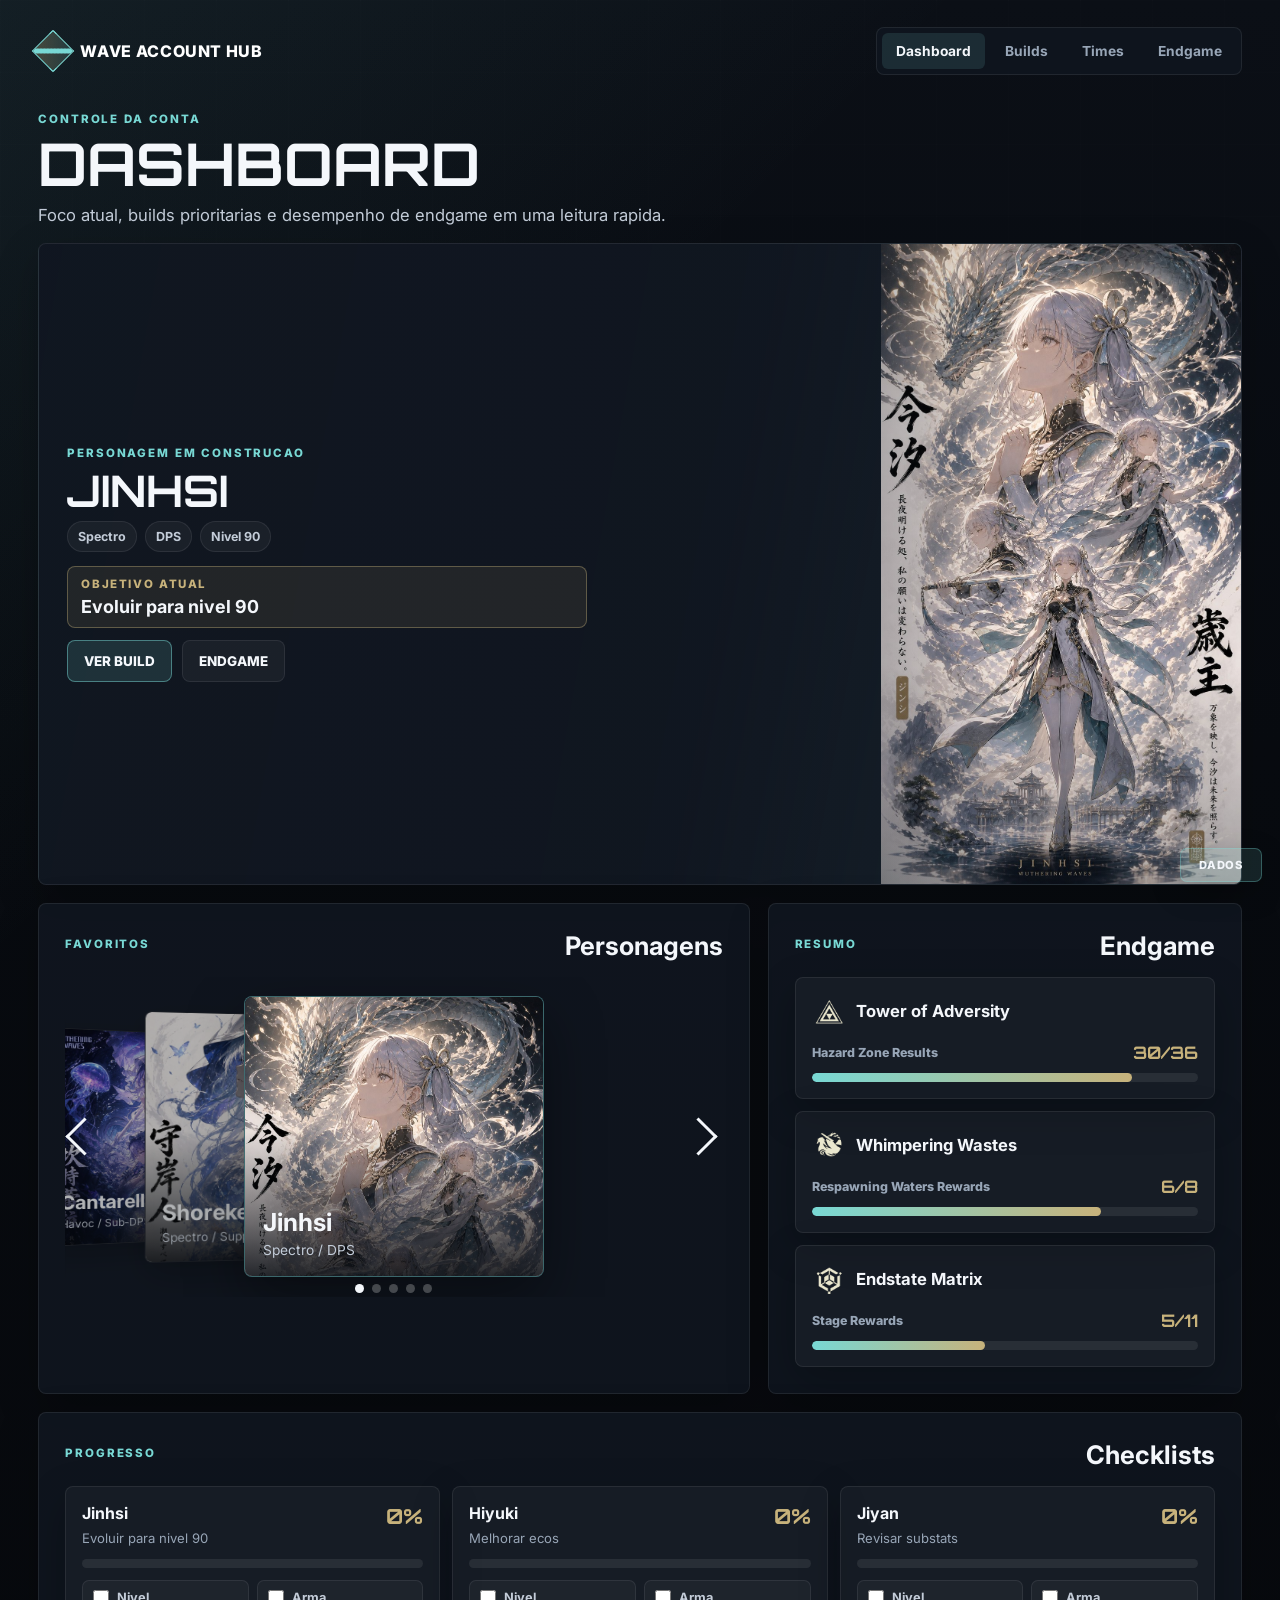
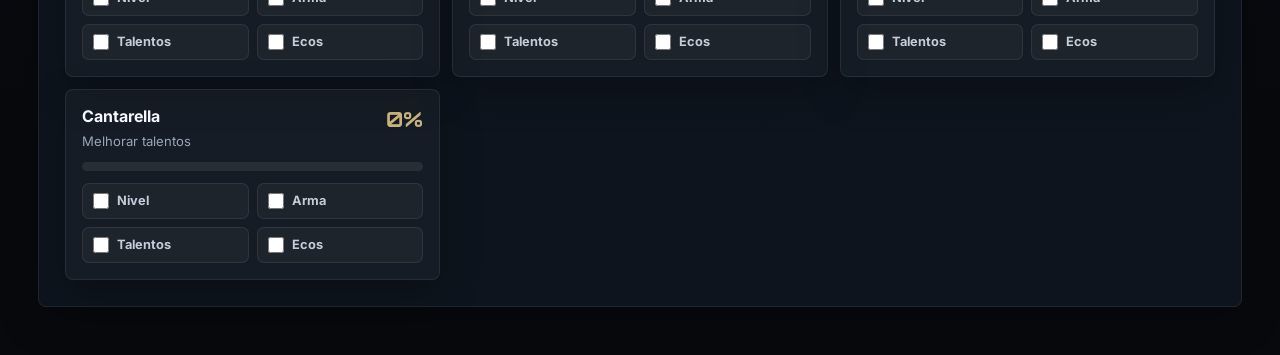
==== commit 397f5a06: "Adicionando sesao de times" ====
--- a/index.html
+++ b/index.html
@@ -26,6 +26,7 @@
         <nav class="nav-links" aria-label="Navegacao principal">
           <a class="is-active" href="index.html">Dashboard</a>
           <a href="pages/builds.html">Builds</a>
+          <a href="pages/teams.html">Times</a>
           <a href="pages/endgame.html">Endgame</a>
         </nav>
       </header>
--- a/src/css/layout.css
+++ b/src/css/layout.css
@@ -63,7 +63,7 @@
 
 .page-heading {
   max-width: 760px;
-  padding: clamp(36px, 6vw, 72px) 0 26px;
+  padding: clamp(18px, 3vw, 34px) 0 14px;
 }
 
 .eyebrow {
@@ -88,9 +88,9 @@
 }
 
 .page-heading h1 {
-  margin-bottom: 14px;
+  margin-bottom: 10px;
   font-family: "Orbitron", sans-serif;
-  font-size: clamp(2.3rem, 5vw, 5.3rem);
+  font-size: clamp(2.2rem, 4.6vw, 4.7rem);
   line-height: 0.95;
   text-transform: uppercase;
 }
--- a/src/css/components.css
+++ b/src/css/components.css
@@ -15,6 +15,7 @@
 .build-sidebar,
 .library-toolbar,
 .library-card,
+.team-card,
 .endgame-card,
 .main-stats-panel,
 .weapon-card,
@@ -30,8 +31,9 @@
 .focus-card {
   grid-column: 1 / -1;
   display: grid;
-  grid-template-columns: minmax(0, 0.95fr) minmax(320px, 0.55fr);
-  min-height: 430px;
+  grid-template-columns: minmax(0, 1fr) clamp(260px, 31vw, 360px);
+  min-height: clamp(300px, 38vw, 430px);
+  max-height: none;
   overflow: hidden;
   background:
     linear-gradient(100deg, rgba(16, 22, 32, 0.98) 0%, rgba(16, 22, 32, 0.92) 56%, rgba(120, 216, 212, 0.08) 100%),
@@ -41,14 +43,15 @@
 .focus-copy {
   display: flex;
   flex-direction: column;
-  justify-content: center;
-  padding: clamp(24px, 4vw, 46px);
+  justify-content: flex-start;
+  align-self: center;
+  padding: clamp(18px, 2.2vw, 28px);
 }
 
 .focus-copy h2 {
-  margin: 0 0 18px;
+  margin: 0 0 10px;
   font-family: "Orbitron", sans-serif;
-  font-size: clamp(2.4rem, 5vw, 5.6rem);
+  font-size: clamp(1.95rem, 3.4vw, 3.6rem);
   line-height: 0.95;
   text-transform: uppercase;
 }
@@ -75,9 +78,9 @@
 }
 
 .objective-pill {
-  width: min(560px, 100%);
-  margin: 28px 0 22px;
-  padding: 16px 18px;
+  width: min(520px, 100%);
+  margin: 14px 0 12px;
+  padding: 10px 13px;
   border: 1px solid rgba(199, 178, 123, 0.38);
   border-radius: var(--radius);
   background: rgba(199, 178, 123, 0.1);
@@ -85,7 +88,7 @@
 
 .objective-pill span {
   display: block;
-  margin-bottom: 7px;
+  margin-bottom: 5px;
   color: var(--accent-strong);
   font-size: 0.72rem;
   font-weight: 800;
@@ -94,7 +97,7 @@
 }
 
 .objective-pill strong {
-  font-size: clamp(1.2rem, 2vw, 1.65rem);
+  font-size: clamp(1rem, 1.4vw, 1.16rem);
 }
 
 .focus-actions {
@@ -133,23 +136,26 @@
 
 .focus-art {
   position: relative;
-  min-height: 360px;
+  align-self: stretch;
+  min-height: 100%;
+  max-height: none;
   overflow: hidden;
+  background: rgba(0, 0, 0, 0.22);
 }
 
 .focus-art::after {
   content: "";
   position: absolute;
   inset: 0;
-  background: linear-gradient(90deg, rgba(16, 22, 32, 0.72), transparent 42%),
-    linear-gradient(180deg, transparent 56%, rgba(16, 22, 32, 0.92));
+  background: linear-gradient(90deg, rgba(16, 22, 32, 0.28), transparent 38%),
+    linear-gradient(180deg, transparent 66%, rgba(16, 22, 32, 0.32));
 }
 
 .focus-art img {
   width: 100%;
   height: 100%;
-  object-fit: cover;
-  object-position: center top;
+  object-fit: contain;
+  object-position: center;
 }
 
 .dashboard-panel {
@@ -157,7 +163,6 @@
 }
 
 .favorite-panel {
-  grid-column: 1 / -1;
   min-width: 0;
 }
 
@@ -182,24 +187,24 @@
   position: relative;
   display: grid;
   place-items: center;
-  min-height: clamp(250px, 30vw, 430px);
+  min-height: clamp(230px, 25vw, 340px);
   overflow: hidden;
 }
 
 .favorite-carousel-stage {
   position: relative;
-  width: min(860px, 100%);
-  height: clamp(210px, 27vw, 350px);
+  width: 100%;
+  height: clamp(190px, 22vw, 290px);
   perspective: 1200px;
 }
 
 .favorite-slide {
-  --slide-shift: calc(var(--slide-offset) * clamp(92px, 16vw, 210px));
+  --slide-shift: calc(var(--slide-offset) * clamp(62px, 9vw, 128px));
   --slide-scale: 1;
   --slide-z: 10;
   position: absolute;
   inset: 0;
-  width: min(420px, 62vw);
+  width: min(300px, 58vw);
   height: 100%;
   margin: auto;
   overflow: hidden;
@@ -310,11 +315,11 @@
 }
 
 .favorite-carousel-control.previous {
-  left: clamp(4px, 4vw, 52px);
+  left: 0;
 }
 
 .favorite-carousel-control.next {
-  right: clamp(4px, 4vw, 52px);
+  right: 0;
 }
 
 .favorite-carousel-control::before {
@@ -384,7 +389,7 @@
 }
 
 .summary-card > span,
-.endgame-card-head span,
+.endgame-metric-head span,
 .library-card-body span {
   color: var(--accent);
   font-size: 0.72rem;
@@ -393,9 +398,80 @@
   text-transform: uppercase;
 }
 
+.summary-card-head {
+  display: grid;
+  grid-template-columns: 34px minmax(0, 1fr);
+  align-items: center;
+  gap: 10px;
+  margin-bottom: 14px;
+}
+
+.summary-card-head img {
+  width: 34px;
+  height: 34px;
+  object-fit: contain;
+}
+
+.summary-card-head > span {
+  display: grid;
+  place-items: center;
+  width: 34px;
+  height: 34px;
+  border: 1px solid var(--line-soft);
+  border-radius: 7px;
+  color: var(--accent);
+  font-family: "Orbitron", sans-serif;
+  font-size: 0.72rem;
+  font-weight: 800;
+}
+
 .summary-card h3 {
-  margin: 8px 0 14px;
+  margin: 0;
+  overflow-wrap: anywhere;
   font-size: 1.04rem;
+}
+
+.summary-progress {
+  display: grid;
+  gap: 10px;
+}
+
+.summary-progress div {
+  display: flex;
+  align-items: center;
+  justify-content: space-between;
+  gap: 12px;
+}
+
+.summary-progress span {
+  overflow: hidden;
+  color: var(--muted);
+  font-size: 0.78rem;
+  font-weight: 800;
+  text-overflow: ellipsis;
+  white-space: nowrap;
+}
+
+.summary-progress strong {
+  color: var(--accent-strong);
+  font-family: "Orbitron", sans-serif;
+  font-size: 1.08rem;
+  white-space: nowrap;
+}
+
+.summary-progress i {
+  display: block;
+  height: 9px;
+  overflow: hidden;
+  border-radius: 999px;
+  background: rgba(255, 255, 255, 0.08);
+}
+
+.summary-progress b {
+  display: block;
+  height: 100%;
+  border-radius: inherit;
+  background: linear-gradient(90deg, var(--accent), var(--accent-strong));
 }
 
 dl {
@@ -524,3 +600,73 @@
   accent-color: var(--success);
 }
 
+.data-tools {
+  position: fixed;
+  right: 18px;
+  bottom: 18px;
+  z-index: 50;
+  display: grid;
+  justify-items: end;
+  gap: 10px;
+  padding: 0;
+  border: 0;
+  border-radius: 0;
+  background: transparent;
+  box-shadow: none;
+}
+
+.data-tools-menu {
+  display: flex;
+  gap: 8px;
+  padding: 8px;
+  border: 1px solid var(--line-soft);
+  border-radius: var(--radius);
+  background: rgba(16, 22, 32, 0.94);
+  box-shadow: 0 14px 42px rgba(0, 0, 0, 0.28);
+}
+
+.data-tools-menu[hidden] {
+  display: none;
+}
+
+.data-tools button,
+.data-tools label {
+  min-height: 34px;
+  display: inline-flex;
+  align-items: center;
+  justify-content: center;
+  padding: 0 11px;
+  border: 1px solid var(--line-soft);
+  border-radius: 7px;
+  background: rgba(255, 255, 255, 0.045);
+  color: var(--muted-2);
+  cursor: pointer;
+  font-size: 0.7rem;
+  font-weight: 800;
+  letter-spacing: 0.08em;
+  text-transform: uppercase;
+}
+
+.data-tools-toggle {
+  min-width: 82px;
+  border-color: rgba(120, 216, 212, 0.32) !important;
+  background: rgba(120, 216, 212, 0.12) !important;
+  color: var(--text) !important;
+  box-shadow: 0 10px 30px rgba(0, 0, 0, 0.24);
+}
+
+.data-tools button:hover,
+.data-tools label:hover {
+  border-color: rgba(120, 216, 212, 0.38);
+  background: rgba(120, 216, 212, 0.12);
+  color: var(--text);
+}
+
+.data-tools input {
+  position: absolute;
+  width: 1px;
+  height: 1px;
+  opacity: 0;
+  pointer-events: none;
+}
+
--- a/src/css/pages.css
+++ b/src/css/pages.css
@@ -155,6 +155,331 @@
   gap: 24px;
 }
 
+.team-section {
+  display: grid;
+  gap: 12px;
+  min-width: 0;
+}
+
+.team-section .section-title {
+  margin-bottom: 0;
+}
+
+.team-grid {
+  display: grid;
+  gap: 14px;
+}
+
+.teams-toolbar {
+  margin-bottom: 16px;
+}
+
+.team-filter-row {
+  display: flex;
+  flex-wrap: wrap;
+  gap: 8px;
+}
+
+.team-filter-row button {
+  min-height: 38px;
+  padding: 0 14px;
+  border: 1px solid var(--line-soft);
+  border-radius: 999px;
+  background: rgba(255, 255, 255, 0.045);
+  color: var(--muted-2);
+  cursor: pointer;
+  font-size: 0.76rem;
+  font-weight: 800;
+  letter-spacing: 0.08em;
+  text-transform: uppercase;
+  transition: background var(--ease), border-color var(--ease), color var(--ease);
+}
+
+.team-filter-row button:hover,
+.team-filter-row button.is-active {
+  border-color: rgba(199, 178, 123, 0.42);
+  background: rgba(199, 178, 123, 0.14);
+  color: var(--text);
+}
+
+.teams-page-list {
+  display: grid;
+  gap: 14px;
+}
+
+.team-card {
+  display: grid;
+  gap: 18px;
+  padding: clamp(16px, 2vw, 22px);
+  overflow: hidden;
+  background:
+    linear-gradient(105deg, rgba(120, 216, 212, 0.1), rgba(199, 178, 123, 0.055)),
+    rgba(16, 22, 32, 0.9);
+}
+
+.team-page-card {
+  --team-accent: var(--accent);
+  --team-accent-soft: rgba(120, 216, 212, 0.12);
+  grid-template-columns: 58px minmax(0, 1fr);
+  gap: 0;
+  padding: 0;
+  border-color: color-mix(in srgb, var(--team-accent) 44%, var(--line-soft));
+  background:
+    linear-gradient(110deg, var(--team-accent-soft), rgba(255, 255, 255, 0.025) 42%),
+    rgba(16, 22, 32, 0.92);
+}
+
+.team-element-aero {
+  --team-accent: #68d7bd;
+  --team-accent-soft: rgba(104, 215, 189, 0.12);
+}
+
+.team-element-electro {
+  --team-accent: #b184ff;
+  --team-accent-soft: rgba(177, 132, 255, 0.12);
+}
+
+.team-element-fusion {
+  --team-accent: #ff8e76;
+  --team-accent-soft: rgba(255, 142, 118, 0.12);
+}
+
+.team-element-glacio {
+  --team-accent: #8fcbff;
+  --team-accent-soft: rgba(143, 203, 255, 0.12);
+}
+
+.team-element-havoc {
+  --team-accent: #d58cff;
+  --team-accent-soft: rgba(213, 140, 255, 0.12);
+}
+
+.team-element-spectro {
+  --team-accent: #f3d889;
+  --team-accent-soft: rgba(243, 216, 137, 0.12);
+}
+
+.team-ribbon {
+  position: relative;
+  display: grid;
+  place-items: center;
+  min-height: 100%;
+  overflow: hidden;
+  border-right: 1px solid color-mix(in srgb, var(--team-accent) 36%, transparent);
+  background:
+    linear-gradient(180deg, transparent, color-mix(in srgb, var(--team-accent) 18%, transparent), transparent),
+    rgba(0, 0, 0, 0.16);
+}
+
+.team-ribbon::before,
+.team-ribbon::after {
+  content: "";
+  position: absolute;
+  width: 18px;
+  height: 18px;
+  border: 1px solid var(--team-accent);
+  transform: rotate(45deg);
+}
+
+.team-ribbon::before {
+  top: 20px;
+}
+
+.team-ribbon::after {
+  bottom: 20px;
+}
+
+.team-ribbon span {
+  writing-mode: vertical-rl;
+  color: var(--team-accent);
+  font-size: 0.68rem;
+  font-weight: 800;
+  letter-spacing: 0.14em;
+  text-transform: uppercase;
+}
+
+.team-card-content {
+  display: grid;
+  gap: 18px;
+  min-width: 0;
+  padding: clamp(16px, 2.2vw, 24px);
+}
+
+.team-card-head {
+  display: flex;
+  align-items: start;
+  justify-content: space-between;
+  gap: 16px;
+}
+
+.team-card-head span {
+  color: var(--accent);
+  font-size: 0.72rem;
+  font-weight: 800;
+  letter-spacing: 0.12em;
+  text-transform: uppercase;
+}
+
+.team-card-head h2,
+.team-card-head h3 {
+  margin: 5px 0 0;
+  font-size: clamp(1.22rem, 2vw, 1.65rem);
+}
+
+.team-tags {
+  display: flex;
+  flex-wrap: wrap;
+  justify-content: end;
+  gap: 7px;
+}
+
+.team-tags span {
+  min-height: 28px;
+  display: inline-flex;
+  align-items: center;
+  padding: 0 9px;
+  border: 1px solid rgba(199, 178, 123, 0.28);
+  border-radius: 999px;
+  background: rgba(199, 178, 123, 0.09);
+  color: var(--accent-strong);
+  font-size: 0.68rem;
+}
+
+.team-page-card .team-tags span {
+  border-color: color-mix(in srgb, var(--team-accent) 34%, transparent);
+  background: color-mix(in srgb, var(--team-accent) 12%, transparent);
+  color: var(--team-accent);
+}
+
+.team-card p {
+  max-width: 720px;
+  margin: 0;
+  color: var(--muted-2);
+  line-height: 1.55;
+}
+
+.team-members {
+  display: grid;
+  grid-template-columns: minmax(120px, 1fr) 34px minmax(120px, 1fr) 34px minmax(120px, 1fr);
+  align-items: start;
+  gap: 8px;
+}
+
+.team-member {
+  display: grid;
+  justify-items: center;
+  gap: 7px;
+  min-width: 0;
+  padding: 12px 10px;
+  border: 1px solid var(--line-soft);
+  border-radius: var(--radius);
+  background: rgba(255, 255, 255, 0.035);
+  text-align: center;
+}
+
+.team-members a.team-member {
+  color: var(--text);
+  text-decoration: none;
+  transition: transform var(--ease), border-color var(--ease), background var(--ease);
+}
+
+.team-members a.team-member:hover {
+  transform: translateY(-2px);
+  border-color: color-mix(in srgb, var(--team-accent) 48%, var(--line-soft));
+  background: color-mix(in srgb, var(--team-accent) 9%, rgba(255, 255, 255, 0.035));
+}
+
+.team-member.is-current {
+  border-color: rgba(120, 216, 212, 0.44);
+  background: rgba(120, 216, 212, 0.085);
+}
+
+.team-avatar-wrap {
+  width: clamp(82px, 10vw, 118px);
+  aspect-ratio: 1;
+  display: grid;
+  place-items: center;
+  overflow: hidden;
+  border: 2px solid rgba(120, 216, 212, 0.42);
+  border-radius: 50%;
+  background:
+    radial-gradient(circle at 50% 42%, rgba(255, 255, 255, 0.13), transparent 62%),
+    rgba(0, 0, 0, 0.22);
+  box-shadow: 0 14px 30px rgba(0, 0, 0, 0.26);
+}
+
+.team-page-card .team-avatar-wrap {
+  width: clamp(96px, 11vw, 132px);
+  border-color: color-mix(in srgb, var(--team-accent) 62%, rgba(255, 255, 255, 0.18));
+  background:
+    radial-gradient(circle at 50% 42%, rgba(255, 255, 255, 0.16), transparent 62%),
+    color-mix(in srgb, var(--team-accent) 10%, rgba(0, 0, 0, 0.24));
+}
+
+.team-member.is-current .team-avatar-wrap {
+  border-color: rgba(199, 178, 123, 0.72);
+  box-shadow: 0 0 0 4px rgba(199, 178, 123, 0.1), 0 16px 32px rgba(0, 0, 0, 0.3);
+}
+
+.team-avatar-wrap img {
+  width: 100%;
+  height: 100%;
+  object-fit: cover;
+  object-position: center;
+}
+
+.team-member strong {
+  overflow-wrap: anywhere;
+  font-size: 1rem;
+}
+
+.team-member span,
+.team-member small {
+  overflow-wrap: anywhere;
+}
+
+.team-member span {
+  color: var(--accent);
+  font-size: 0.72rem;
+  font-weight: 800;
+  letter-spacing: 0.1em;
+  text-transform: uppercase;
+}
+
+.team-member small {
+  color: var(--muted);
+  font-size: 0.78rem;
+  line-height: 1.35;
+}
+
+.team-link {
+  position: relative;
+  align-self: center;
+  height: 2px;
+  border-radius: 999px;
+  background: linear-gradient(90deg, rgba(120, 216, 212, 0.16), rgba(199, 178, 123, 0.55), rgba(120, 216, 212, 0.16));
+}
+
+.team-page-card .team-link {
+  background: linear-gradient(90deg, transparent, var(--team-accent), transparent);
+}
+
+.team-link::after {
+  content: "";
+  position: absolute;
+  top: 50%;
+  left: 50%;
+  width: 8px;
+  height: 8px;
+  border-radius: 50%;
+  background: var(--accent-strong);
+  transform: translate(-50%, -50%);
+}
+
+.team-page-card .team-link::after {
+  background: var(--team-accent);
+}
+
 .build-sidebar {
   display: flex;
   flex-direction: column;
@@ -424,14 +749,14 @@
 
 .library-grid {
   display: grid;
-  grid-template-columns: repeat(auto-fit, minmax(260px, 1fr));
-  gap: 14px;
+  grid-template-columns: repeat(auto-fit, minmax(320px, 1fr));
+  gap: 18px;
 }
 
 .library-card {
   display: grid;
-  grid-template-columns: 110px minmax(0, 1fr);
-  min-height: 190px;
+  grid-template-columns: 145px minmax(0, 1fr);
+  min-height: 235px;
   overflow: hidden;
   transition: transform var(--ease), border-color var(--ease), background var(--ease);
 }
@@ -448,13 +773,13 @@
   display: grid;
   align-content: space-between;
   gap: 18px;
-  padding: 16px;
+  padding: 18px;
 }
 
 .library-card h2 {
   margin: 6px 0 0;
   overflow-wrap: anywhere;
-  font-size: 1.25rem;
+  font-size: 1.36rem;
 }
 
 .empty-state {
@@ -477,35 +802,180 @@
 .endgame-layout {
   display: grid;
   grid-template-columns: repeat(3, minmax(0, 1fr));
+  gap: 12px;
+}
+
+.endgame-card {
+  display: grid;
   gap: 16px;
-}
-
-.endgame-card {
-  display: grid;
-  gap: 18px;
-  padding: clamp(18px, 2.4vw, 24px);
-}
-
-.endgame-card-head {
+  padding: clamp(14px, 2vw, 18px);
+  background:
+    linear-gradient(90deg, rgba(0, 0, 0, 0.28), rgba(255, 255, 255, 0.025)),
+    rgba(16, 22, 32, 0.88);
+}
+
+.endgame-metric-row {
+  display: grid;
+  grid-template-columns: 62px minmax(0, 1fr);
+  gap: 14px;
+  align-items: stretch;
+}
+
+.endgame-mode-icon {
+  display: grid;
+  place-items: center;
+  border-right: 1px solid var(--line-soft);
+  color: var(--text);
+  font-family: "Orbitron", sans-serif;
+  font-size: 1.2rem;
+  font-weight: 800;
+  letter-spacing: 0.08em;
+}
+
+.endgame-mode-icon img {
+  width: 52px;
+  height: 52px;
+  object-fit: contain;
+}
+
+.endgame-metric-body {
+  display: grid;
+  gap: 10px;
+  min-width: 0;
+}
+
+.endgame-metric-head {
+  display: grid;
+  grid-template-columns: minmax(0, 1fr);
+  gap: 14px;
+}
+
+.endgame-metric-head span {
+  color: var(--accent);
+  font-size: 0.72rem;
+  font-weight: 800;
+  letter-spacing: 0.12em;
+  text-transform: uppercase;
+}
+
+.endgame-metric-head h2 {
+  margin: 4px 0 2px;
+  color: rgba(244, 244, 233, 0.9);
+  font-size: clamp(1.1rem, 1.45vw, 1.45rem);
+}
+
+.endgame-metric-head small {
+  color: var(--muted);
+  font-size: 0.98rem;
+  font-weight: 800;
+}
+
+.endgame-metric-head button {
+  width: max-content;
+  min-height: 36px;
+  padding: 0 12px;
+  border: 1px solid rgba(120, 216, 212, 0.32);
+  border-radius: var(--radius);
+  background: rgba(120, 216, 212, 0.1);
+  color: var(--text);
+  cursor: pointer;
+  font-size: 0.72rem;
+  font-weight: 800;
+  letter-spacing: 0.08em;
+  text-transform: uppercase;
+  white-space: nowrap;
+}
+
+.endgame-metric-bar {
+  position: relative;
   display: flex;
+  align-items: center;
   justify-content: space-between;
-  gap: 18px;
-}
-
-.endgame-card-head h2 {
-  margin: 8px 0 0;
-  font-size: 1.28rem;
-}
-
-.endgame-card-head > strong {
-  align-self: start;
-  padding: 7px 10px;
-  border: 1px solid rgba(199, 178, 123, 0.28);
+  gap: 14px;
+  min-height: 38px;
+  overflow: hidden;
   border-radius: 999px;
-  background: rgba(199, 178, 123, 0.08);
-  color: var(--accent-strong);
-  font-size: 0.76rem;
+  background: rgba(255, 255, 255, 0.1);
+  padding: 0 12px;
+}
+
+.endgame-metric-bar i {
+  position: absolute;
+  inset: 0 auto 0 0;
+  width: 0;
+  background: linear-gradient(90deg, rgba(120, 216, 212, 0.22), rgba(199, 178, 123, 0.22));
+}
+
+.endgame-metric-bar span,
+.endgame-metric-bar strong {
+  position: relative;
+  z-index: 1;
+}
+
+.endgame-metric-bar span {
+  overflow: hidden;
+  color: rgba(244, 244, 233, 0.82);
+  font-size: clamp(0.86rem, 1.15vw, 1.02rem);
+  font-weight: 800;
+  text-overflow: ellipsis;
   white-space: nowrap;
+}
+
+.endgame-metric-bar strong {
+  color: var(--text);
+  font-size: clamp(1.25rem, 1.8vw, 1.7rem);
+  line-height: 1;
+  white-space: nowrap;
+}
+
+.endgame-progress-form {
+  display: grid;
+  grid-template-columns: repeat(2, minmax(0, 1fr)) auto;
+  gap: 8px;
+  align-items: end;
+}
+
+.endgame-progress-form label {
+  display: grid;
+  gap: 6px;
+  min-width: 0;
+}
+
+.endgame-progress-form label span {
+  color: var(--muted);
+  font-size: 0.68rem;
+  font-weight: 800;
+  letter-spacing: 0.1em;
+  text-transform: uppercase;
+}
+
+.endgame-progress-form input {
+  width: 100%;
+  min-height: 34px;
+  border: 1px solid var(--line-soft);
+  border-radius: 7px;
+  background: rgba(255, 255, 255, 0.045);
+  color: var(--text);
+  padding: 0 9px;
+  outline: none;
+}
+
+.endgame-progress-form input:focus {
+  border-color: rgba(120, 216, 212, 0.52);
+}
+
+.endgame-progress-form button {
+  min-height: 34px;
+  padding: 0 10px;
+  border: 1px solid rgba(120, 216, 212, 0.3);
+  border-radius: 7px;
+  background: rgba(120, 216, 212, 0.1);
+  color: var(--text);
+  cursor: pointer;
+  font-size: 0.7rem;
+  font-weight: 800;
+  letter-spacing: 0.08em;
+  text-transform: uppercase;
 }
 
 .endgame-results {
@@ -617,7 +1087,8 @@
   }
 
   .focus-art {
-    min-height: 380px;
+    min-height: 320px;
+    max-height: 380px;
     order: -1;
   }
 
@@ -635,6 +1106,49 @@
     grid-template-columns: 1fr;
   }
 
+  .team-card-head {
+    display: grid;
+  }
+
+  .team-page-card {
+    grid-template-columns: 1fr;
+  }
+
+  .team-ribbon {
+    min-height: 42px;
+    border-right: 0;
+    border-bottom: 1px solid color-mix(in srgb, var(--team-accent) 36%, transparent);
+  }
+
+  .team-ribbon::before {
+    left: 18px;
+    top: 11px;
+  }
+
+  .team-ribbon::after {
+    right: 18px;
+    bottom: auto;
+    top: 11px;
+  }
+
+  .team-ribbon span {
+    writing-mode: horizontal-tb;
+  }
+
+  .team-tags {
+    justify-content: start;
+  }
+
+  .team-members {
+    grid-template-columns: 1fr;
+  }
+
+  .team-link {
+    width: 2px;
+    height: 22px;
+    justify-self: center;
+  }
+
   .build-title-block {
     justify-items: start;
     text-align: left;
@@ -645,21 +1159,34 @@
   }
 
   .library-card {
-    grid-template-columns: 92px minmax(0, 1fr);
-  }
-
-  .endgame-card-head,
+    grid-template-columns: 128px minmax(0, 1fr);
+  }
+
+  .endgame-metric-head,
   .endgame-results {
     grid-template-columns: 1fr;
   }
 
-  .endgame-card-head {
+  .endgame-metric-head {
     display: grid;
   }
 
-  .endgame-card-head > strong {
+  .endgame-metric-head button {
     width: max-content;
     white-space: normal;
+  }
+}
+
+@media (max-width: 620px) {
+  .endgame-metric-row {
+    grid-template-columns: 1fr;
+    gap: 12px;
+  }
+
+  .endgame-mode-icon {
+    min-height: 54px;
+    border-right: 0;
+    border-bottom: 1px solid var(--line-soft);
   }
 }
 
@@ -683,7 +1210,7 @@
   }
 
   .library-card img {
-    height: 260px;
+    height: 320px;
   }
 
   .echo-card {
@@ -701,5 +1228,21 @@
   .build-focus-form div {
     flex-direction: column;
   }
-}
-
+
+  .data-tools {
+    left: 14px;
+    right: 14px;
+    bottom: 14px;
+    justify-items: stretch;
+  }
+
+  .data-tools-menu {
+    flex-direction: column;
+  }
+
+  .data-tools button,
+  .data-tools label {
+    flex: 1;
+  }
+}
+
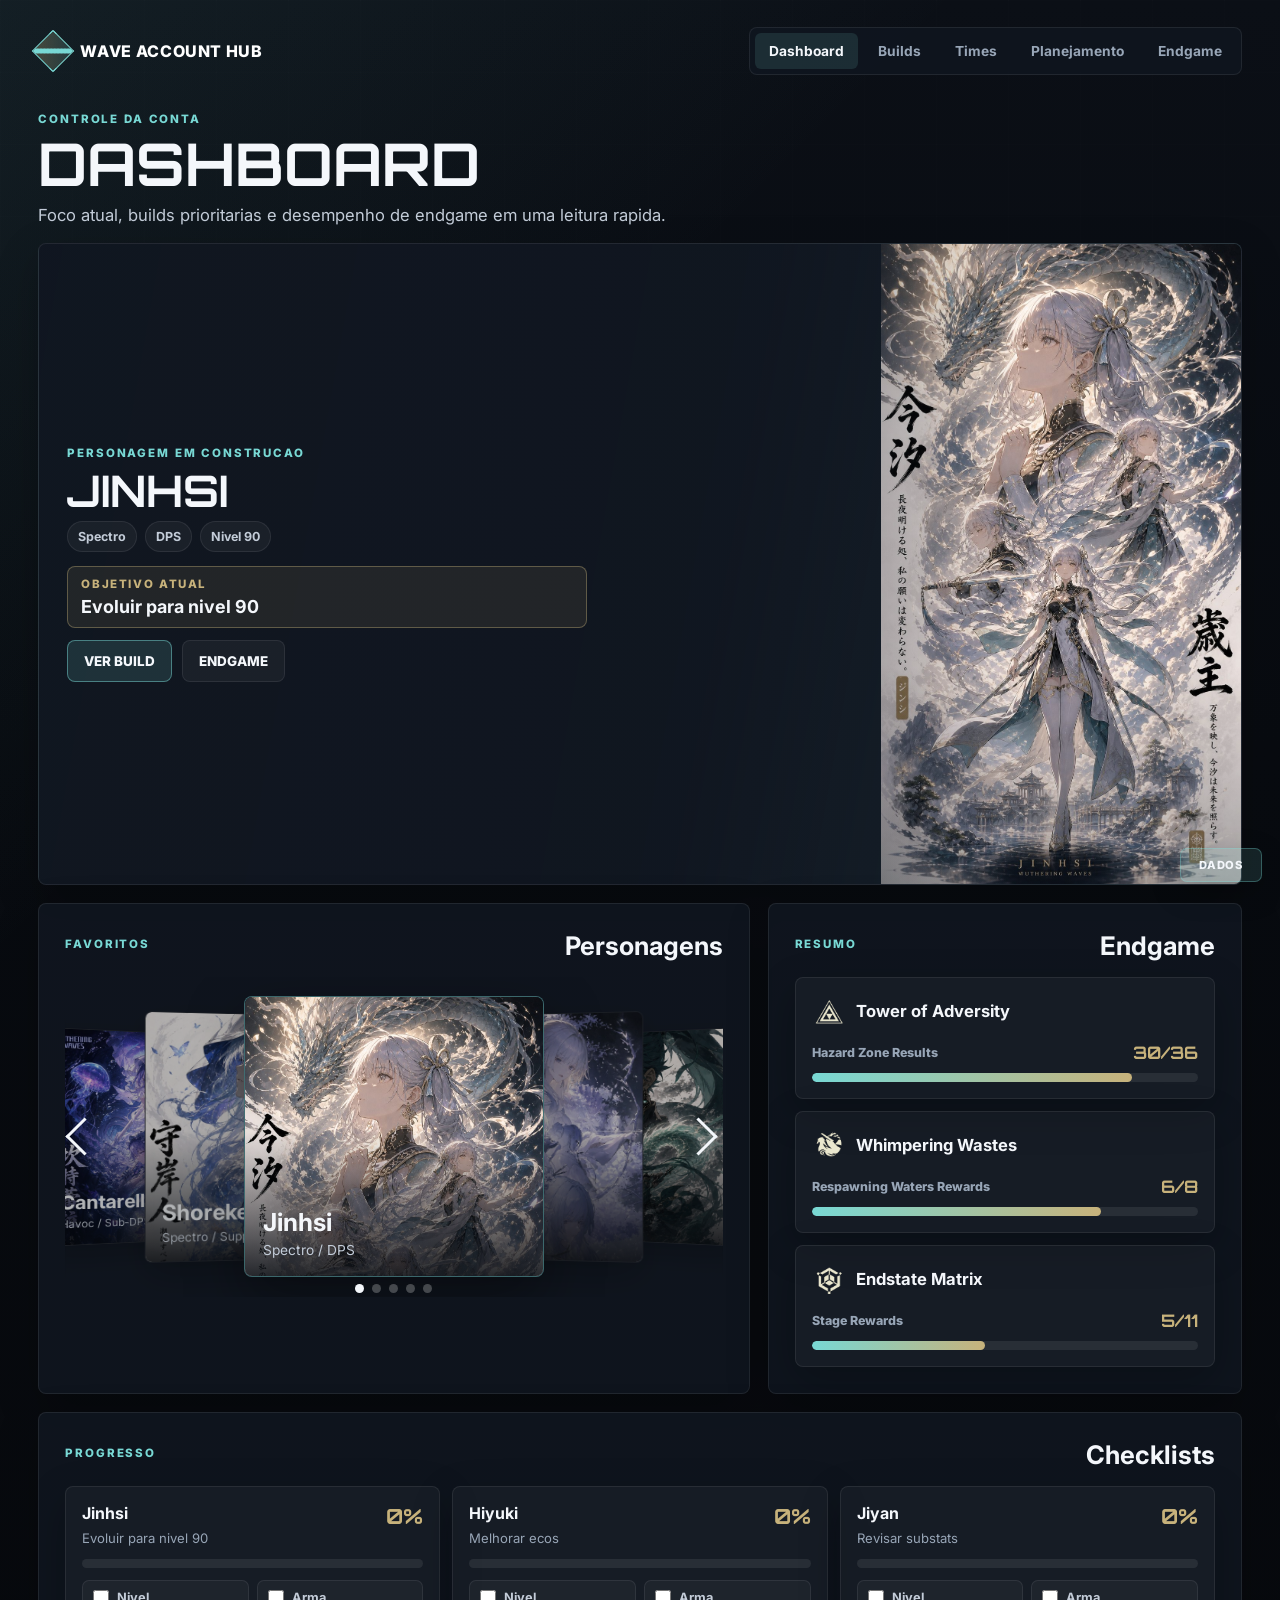
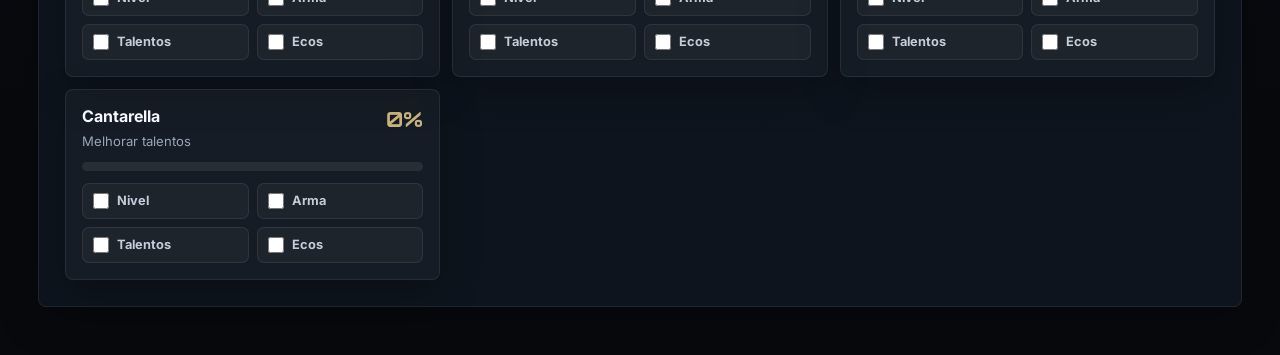
==== commit 5f262691: "Planejamento" ====
--- a/index.html
+++ b/index.html
@@ -27,6 +27,7 @@
           <a class="is-active" href="index.html">Dashboard</a>
           <a href="pages/builds.html">Builds</a>
           <a href="pages/teams.html">Times</a>
+          <a href="pages/planning.html">Planejamento</a>
           <a href="pages/endgame.html">Endgame</a>
         </nav>
       </header>
--- a/src/css/components.css
+++ b/src/css/components.css
@@ -8,6 +8,8 @@
 .dashboard-panel,
 .progress-card,
 .summary-card,
+.planned-team,
+.planned-character-card,
 .favorite-card,
 .favorite-slide,
 .character-build,
@@ -615,6 +617,150 @@
   box-shadow: none;
 }
 
+.planning-page {
+  display: grid;
+  gap: 22px;
+}
+
+.planned-character-grid {
+  display: grid;
+  grid-template-columns: repeat(3, minmax(0, 1fr));
+  gap: 18px;
+}
+
+.planned-character-card {
+  position: relative;
+  min-height: clamp(430px, 52vw, 620px);
+  overflow: hidden;
+  background: rgba(0, 0, 0, 0.22);
+}
+
+.planned-character-card img {
+  position: absolute;
+  inset: 0;
+  width: 100%;
+  height: 100%;
+  object-fit: cover;
+  object-position: center top;
+  transition: transform 260ms ease, filter 260ms ease;
+}
+
+.planned-character-card::after {
+  content: "";
+  position: absolute;
+  inset: 44% 0 0;
+  background: linear-gradient(180deg, transparent, rgba(6, 10, 16, 0.92));
+}
+
+.planned-character-card:hover img {
+  filter: saturate(1.06);
+  transform: scale(1.025);
+}
+
+.planned-character-overlay {
+  position: absolute;
+  left: 0;
+  right: 0;
+  bottom: 0;
+  z-index: 1;
+  display: grid;
+  gap: 10px;
+  padding: clamp(16px, 2vw, 22px);
+}
+
+.planned-character-overlay > div:first-child {
+  min-width: 0;
+}
+
+.planned-character-overlay span,
+.planned-team-head span {
+  color: var(--accent);
+  font-size: 0.72rem;
+  font-weight: 800;
+  letter-spacing: 0.12em;
+  text-transform: uppercase;
+}
+
+.planned-character-overlay h2 {
+  margin: 5px 0 0;
+  overflow-wrap: anywhere;
+  font-family: "Orbitron", sans-serif;
+  font-size: clamp(1.75rem, 3.2vw, 2.85rem);
+  line-height: 0.95;
+  text-transform: uppercase;
+}
+
+.planned-character-overlay > strong {
+  width: max-content;
+  max-width: 100%;
+  padding: 6px 10px;
+  border: 1px solid rgba(199, 178, 123, 0.32);
+  border-radius: 999px;
+  background: rgba(199, 178, 123, 0.12);
+  color: var(--accent-strong);
+  font-size: 0.72rem;
+  text-transform: uppercase;
+}
+
+.planned-character-overlay p,
+.planned-team p {
+  margin: 0;
+  color: var(--muted-2);
+  font-size: 0.88rem;
+  line-height: 1.5;
+}
+
+.planned-character-teams,
+.planned-team-tags {
+  display: flex;
+  flex-wrap: wrap;
+  gap: 7px;
+}
+
+.planned-character-teams span,
+.planned-team-tags span {
+  min-height: 28px;
+  display: inline-flex;
+  align-items: center;
+  padding: 0 9px;
+  border: 1px solid rgba(199, 178, 123, 0.28);
+  border-radius: 999px;
+  background: rgba(199, 178, 123, 0.09);
+  color: var(--accent-strong);
+  font-size: 0.68rem;
+  font-weight: 800;
+}
+
+.planned-team-section {
+  display: grid;
+  gap: 14px;
+}
+
+.planned-team-grid {
+  display: grid;
+  gap: 14px;
+}
+
+.planned-team {
+  display: grid;
+  gap: 12px;
+  min-width: 0;
+  padding: clamp(16px, 2vw, 22px);
+  background:
+    linear-gradient(105deg, rgba(120, 216, 212, 0.09), rgba(199, 178, 123, 0.055)),
+    rgba(16, 22, 32, 0.9);
+}
+
+.planned-team-head {
+  display: grid;
+  gap: 5px;
+}
+
+.planned-team-head strong {
+  overflow-wrap: anywhere;
+  font-size: 1.18rem;
+}
+
 .data-tools-menu {
   display: flex;
   gap: 8px;
--- a/src/css/pages.css
+++ b/src/css/pages.css
@@ -365,6 +365,10 @@
   gap: 8px;
 }
 
+.team-members-2 {
+  grid-template-columns: minmax(120px, 1fr) 34px minmax(120px, 1fr);
+}
+
 .team-member {
   display: grid;
   justify-items: center;
@@ -599,10 +603,12 @@
 
 .cv-card strong {
   display: block;
+  max-width: 100%;
   margin: 10px 0 4px;
   font-family: "Orbitron", sans-serif;
-  font-size: clamp(3rem, 6vw, 4.3rem);
+  font-size: clamp(2.4rem, 3.2vw, 3.1rem);
   line-height: 1;
+  white-space: nowrap;
 }
 
 .cv-card p {
@@ -1040,6 +1046,10 @@
     grid-template-columns: 1fr;
   }
 
+  .planned-character-grid {
+    grid-template-columns: repeat(2, minmax(0, 1fr));
+  }
+
   .character-build {
     grid-template-columns: 1fr;
   }
@@ -1141,6 +1151,14 @@
 
   .team-members {
     grid-template-columns: 1fr;
+  }
+
+  .planned-character-grid {
+    grid-template-columns: 1fr;
+  }
+
+  .planned-character-card {
+    min-height: 520px;
   }
 
   .team-link {
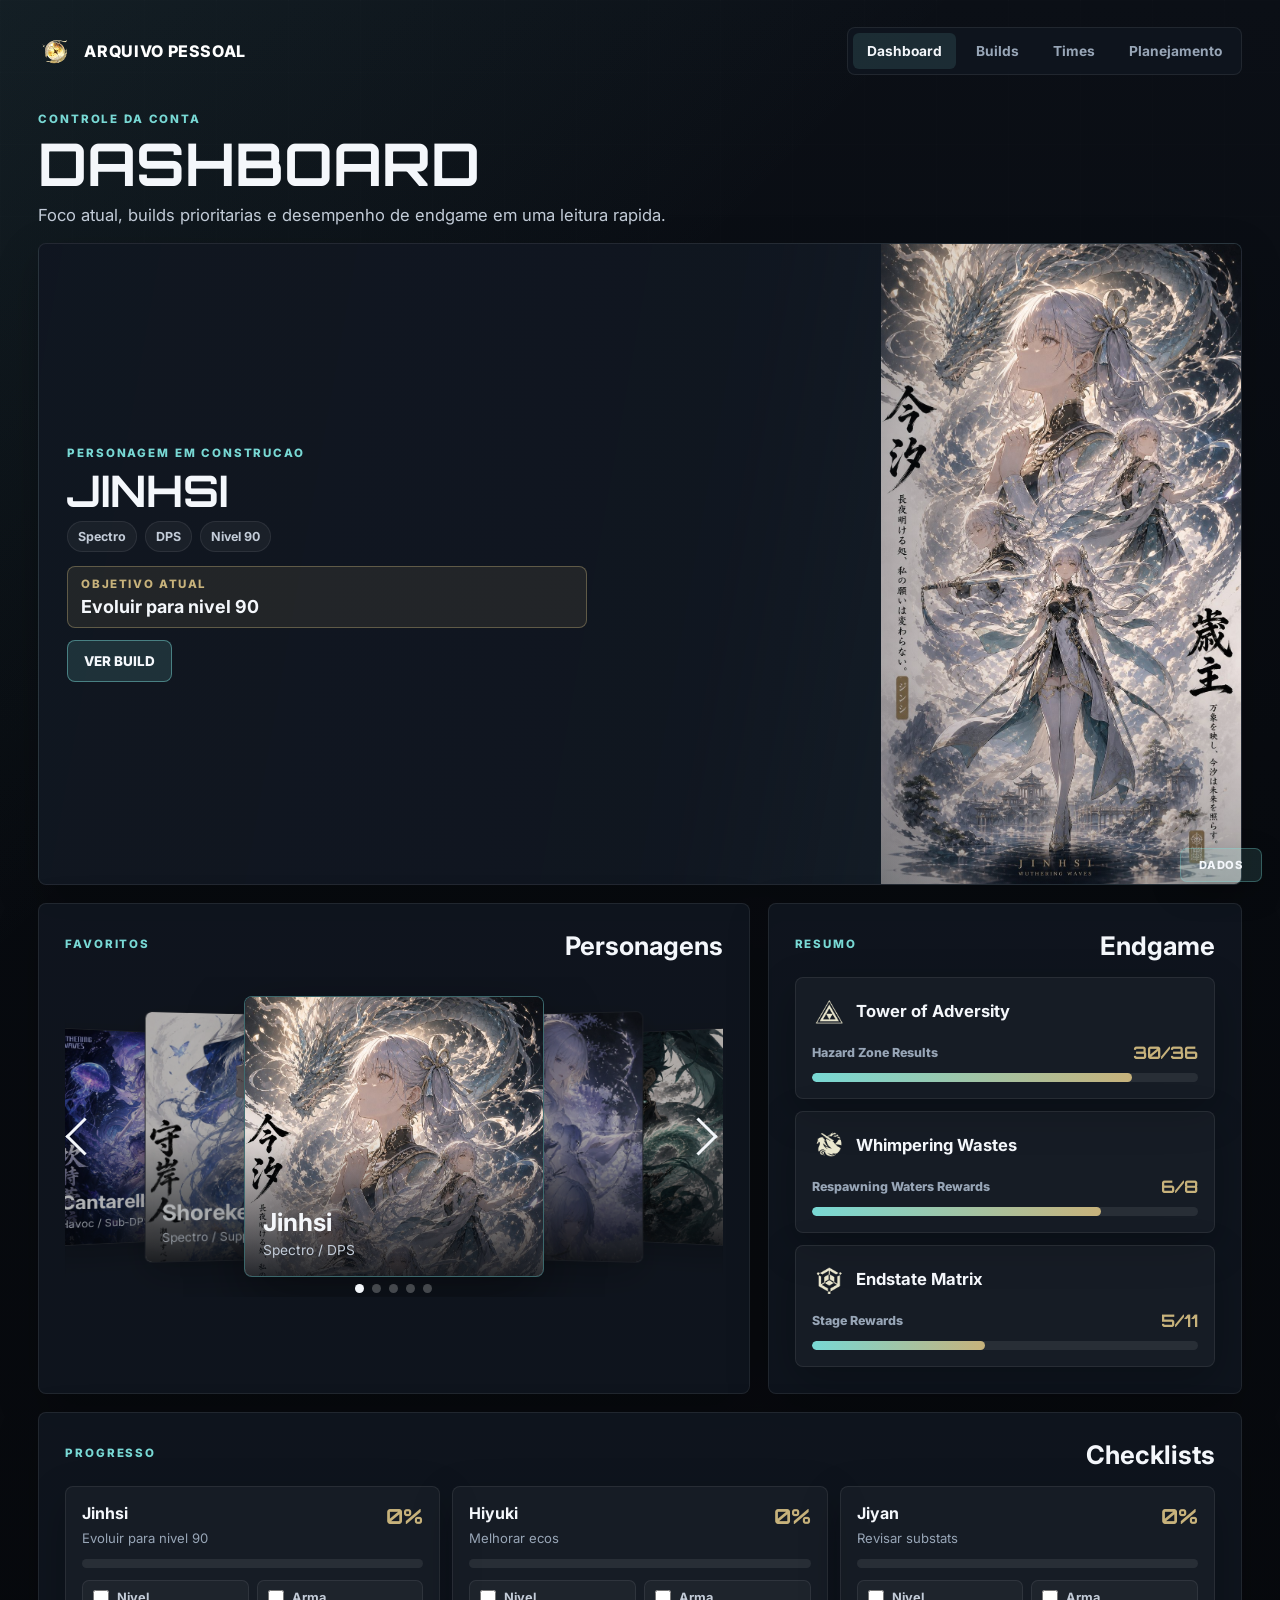
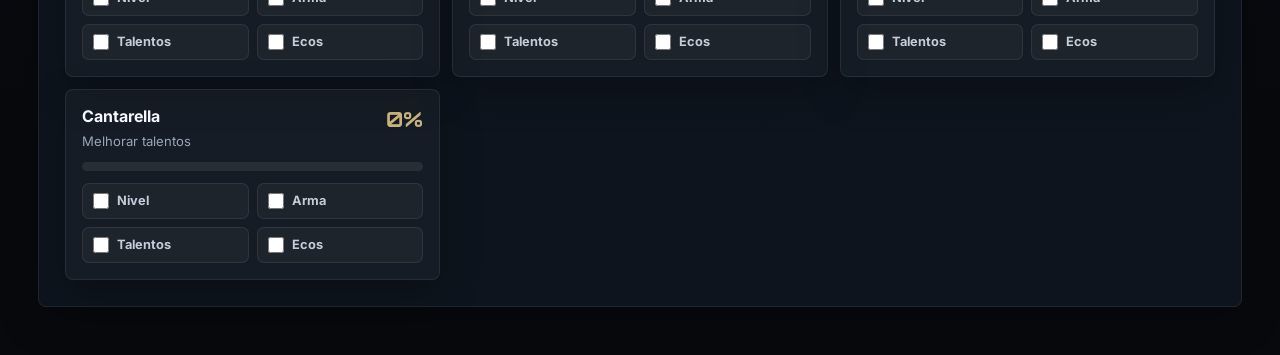
==== commit 01fb661f: "Removendo pagina de endgame, e deixando na dashboard" ====
--- a/index.html
+++ b/index.html
@@ -3,7 +3,8 @@
   <head>
     <meta charset="UTF-8" />
     <meta name="viewport" content="width=device-width, initial-scale=1.0" />
-    <title>Wuthering Waves | Account Hub</title>
+    <title>Wuthering Waves | Arquivo Pessoal</title>
+    <link rel="icon" type="image/png" href="assets/images/icons/app-icon.png" />
     <link rel="preconnect" href="https://fonts.googleapis.com" />
     <link rel="preconnect" href="https://fonts.gstatic.com" crossorigin />
     <link
@@ -19,16 +20,15 @@
   <body>
     <main class="app-shell">
       <header class="topbar">
-        <a class="brand" href="index.html" aria-label="Wuthering Waves Account Hub">
+        <a class="brand" href="index.html" aria-label="Wuthering Waves Arquivo Pessoal">
           <span class="brand-mark"></span>
-          <span>Wave Account Hub</span>
+          <span>Arquivo Pessoal</span>
         </a>
         <nav class="nav-links" aria-label="Navegacao principal">
           <a class="is-active" href="index.html">Dashboard</a>
           <a href="pages/builds.html">Builds</a>
           <a href="pages/teams.html">Times</a>
           <a href="pages/planning.html">Planejamento</a>
-          <a href="pages/endgame.html">Endgame</a>
         </nav>
       </header>
 
@@ -50,7 +50,7 @@
     <script src="src/js/dashboard.js"></script>
     <script src="src/js/build-page.js"></script>
     <script src="src/js/build-library.js"></script>
-    <script src="src/js/endgame-page.js"></script>
+    <script src="src/js/endgame-state.js"></script>
     <script src="src/js/app.js"></script>
   </body>
 </html>
--- a/src/css/layout.css
+++ b/src/css/layout.css
@@ -24,13 +24,9 @@
 }
 
 .brand-mark {
-  width: 30px;
-  height: 30px;
-  border: 1px solid rgba(120, 216, 212, 0.9);
-  background:
-    linear-gradient(135deg, transparent 43%, var(--accent) 44%, var(--accent) 56%, transparent 57%),
-    linear-gradient(45deg, rgba(199, 178, 123, 0.3), rgba(120, 216, 212, 0.16));
-  transform: rotate(45deg);
+  width: 34px;
+  height: 34px;
+  background: url("../../assets/images/icons/app-icon.png") center / contain no-repeat;
 }
 
 .nav-links {
--- a/src/css/components.css
+++ b/src/css/components.css
@@ -384,10 +384,28 @@
 }
 
 .summary-card {
-  display: block;
+  display: grid;
+  gap: 12px;
   padding: 16px;
   background: rgba(255, 255, 255, 0.035);
   transition: transform var(--ease), border-color var(--ease), background var(--ease);
+}
+
+.summary-card-toggle {
+  display: grid;
+  gap: 0;
+  width: 100%;
+  padding: 0;
+  border: 0;
+  background: transparent;
+  color: inherit;
+  cursor: pointer;
+  text-align: left;
+}
+
+.summary-card.is-expanded {
+  border-color: rgba(120, 216, 212, 0.34);
+  background: rgba(120, 216, 212, 0.07);
 }
 
 .summary-card > span,
@@ -474,6 +492,57 @@
   height: 100%;
   border-radius: inherit;
   background: linear-gradient(90deg, var(--accent), var(--accent-strong));
+}
+
+.summary-progress-form {
+  display: grid;
+  grid-template-columns: repeat(2, minmax(0, 1fr)) auto;
+  gap: 8px;
+  align-items: end;
+  padding-top: 2px;
+}
+
+.summary-progress-form label {
+  display: grid;
+  gap: 6px;
+  min-width: 0;
+}
+
+.summary-progress-form label span {
+  color: var(--muted);
+  font-size: 0.68rem;
+  font-weight: 800;
+  letter-spacing: 0.1em;
+  text-transform: uppercase;
+}
+
+.summary-progress-form input {
+  width: 100%;
+  min-height: 34px;
+  border: 1px solid var(--line-soft);
+  border-radius: 7px;
+  background: rgba(255, 255, 255, 0.045);
+  color: var(--text);
+  padding: 0 9px;
+  outline: none;
+}
+
+.summary-progress-form input:focus {
+  border-color: rgba(120, 216, 212, 0.52);
+}
+
+.summary-progress-form button {
+  min-height: 34px;
+  padding: 0 10px;
+  border: 1px solid rgba(120, 216, 212, 0.3);
+  border-radius: 7px;
+  background: rgba(120, 216, 212, 0.1);
+  color: var(--text);
+  cursor: pointer;
+  font-size: 0.7rem;
+  font-weight: 800;
+  letter-spacing: 0.08em;
+  text-transform: uppercase;
 }
 
 dl {
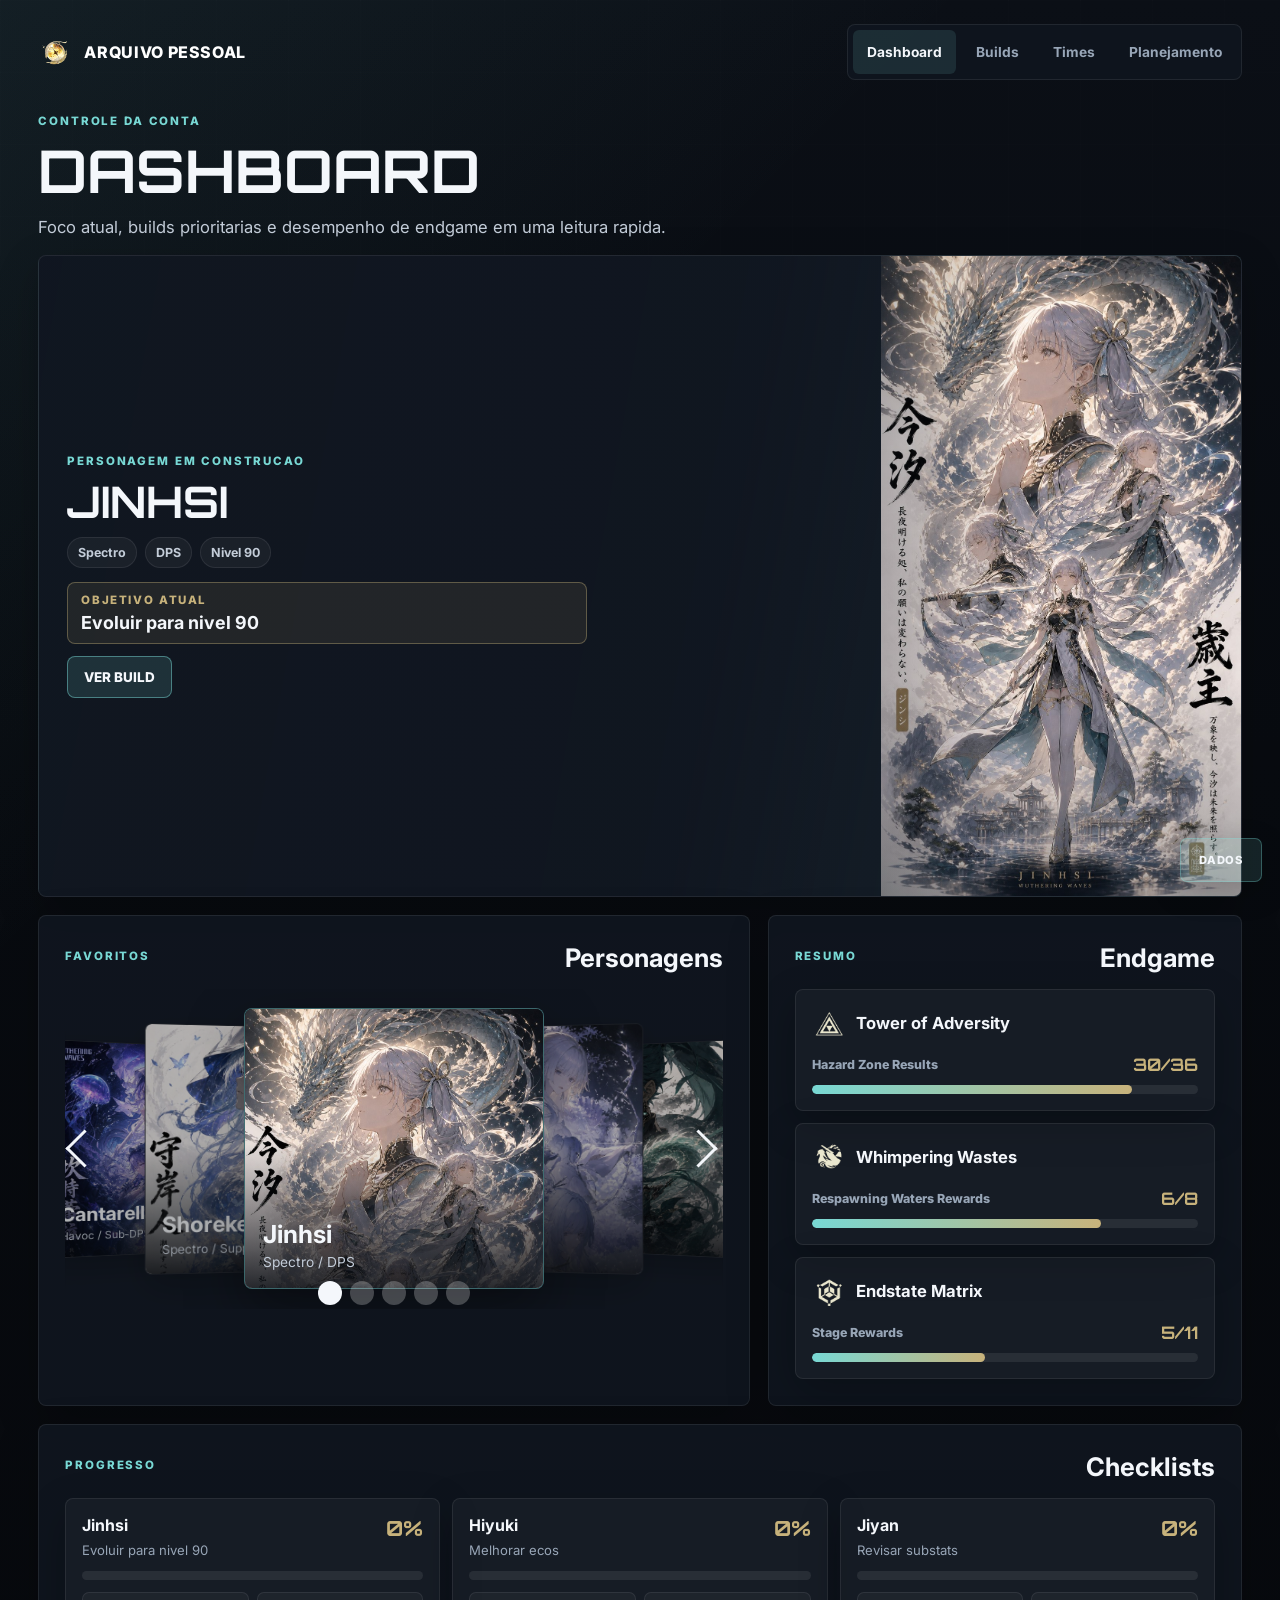
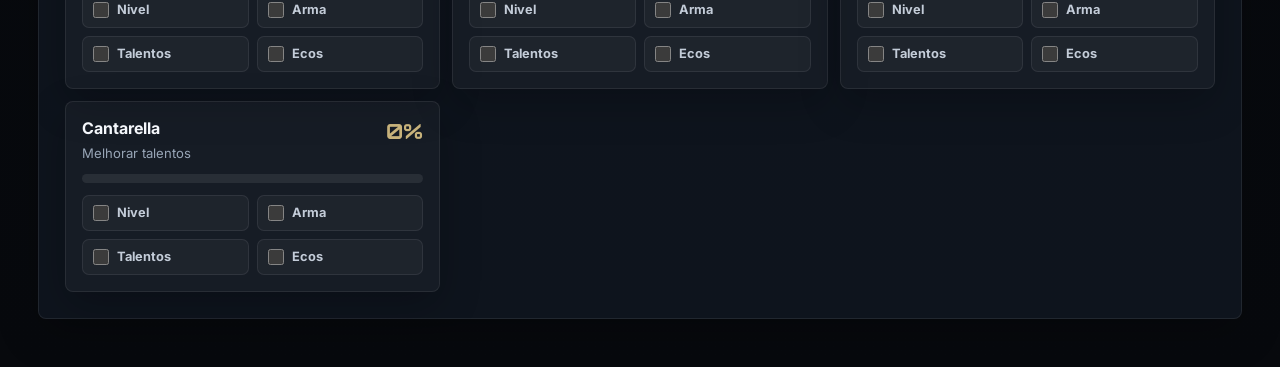
==== commit 81d86636: "Visual" ====
--- a/index.html
+++ b/index.html
@@ -18,6 +18,7 @@
     <link rel="stylesheet" href="src/css/pages.css" />
   </head>
   <body>
+    <a class="skip-link" href="#mainContent">Pular para o conteúdo</a>
     <main class="app-shell">
       <header class="topbar">
         <a class="brand" href="index.html" aria-label="Wuthering Waves Arquivo Pessoal">
@@ -25,14 +26,14 @@
           <span>Arquivo Pessoal</span>
         </a>
         <nav class="nav-links" aria-label="Navegacao principal">
-          <a class="is-active" href="index.html">Dashboard</a>
+          <a class="is-active" aria-current="page" href="index.html">Dashboard</a>
           <a href="pages/builds.html">Builds</a>
           <a href="pages/teams.html">Times</a>
           <a href="pages/planning.html">Planejamento</a>
         </nav>
       </header>
 
-      <section class="page-heading" aria-labelledby="dashboardTitle">
+      <section id="mainContent" tabindex="-1" class="page-heading" aria-labelledby="dashboardTitle">
         <p class="eyebrow">Controle da conta</p>
         <h1 id="dashboardTitle">Dashboard</h1>
         <p>
@@ -46,6 +47,7 @@
 
     <script src="src/data/characters.js"></script>
     <script src="src/data/endgame.js"></script>
+    <script src="src/data/account-builds.js"></script>
     <script src="src/js/common.js"></script>
     <script src="src/js/dashboard.js"></script>
     <script src="src/js/build-page.js"></script>
--- a/src/css/base.css
+++ b/src/css/base.css
@@ -47,3 +47,32 @@
   max-width: 100%;
 }
 
+
+/* Keyboard access and native dark controls. */
+html { color-scheme: dark; }
+:root :focus-visible {
+  outline: 3px solid var(--accent);
+  outline-offset: 3px;
+}
+.data-tools label:focus-within {
+  outline: 3px solid var(--accent);
+  outline-offset: 3px;
+}
+
+@media (prefers-reduced-motion: reduce) {
+  html { scroll-behavior: auto; }
+  *, *::before, *::after {
+    animation-duration: 0.01ms !important;
+    animation-iteration-count: 1 !important;
+    transition-duration: 0.01ms !important;
+    scroll-behavior: auto !important;
+  }
+}
+
+.skip-link {
+  position: fixed; top: 8px; left: 8px; z-index: 1000;
+  padding: 12px 16px; background: var(--surface); color: var(--text);
+  border: 2px solid var(--accent); border-radius: var(--radius);
+  transform: translateY(-160%);
+}
+.skip-link:focus { transform: translateY(0); }
--- a/src/css/pages.css
+++ b/src/css/pages.css
@@ -171,7 +171,20 @@
 }
 
 .teams-toolbar {
+  display: grid;
+  gap: 12px;
   margin-bottom: 16px;
+}
+
+.sr-only {
+  position: absolute;
+  width: 1px;
+  height: 1px;
+  padding: 0;
+  overflow: hidden;
+  clip: rect(0, 0, 0, 0);
+  white-space: nowrap;
+  border: 0;
 }
 
 .team-filter-row {
@@ -199,6 +212,38 @@
 .team-filter-row button.is-active {
   border-color: rgba(199, 178, 123, 0.42);
   background: rgba(199, 178, 123, 0.14);
+  color: var(--text);
+}
+
+.team-order-toolbar {
+  display: flex;
+  align-items: center;
+  justify-content: space-between;
+  gap: 12px;
+}
+
+.team-order-toolbar p {
+  margin: 0;
+  color: var(--muted);
+  font-size: 0.82rem;
+}
+
+.team-order-reset {
+  min-height: 34px;
+  padding: 0 12px;
+  border: 1px solid var(--line-soft);
+  border-radius: 999px;
+  background: rgba(255, 255, 255, 0.035);
+  color: var(--muted-2);
+  cursor: pointer;
+  font-size: 0.72rem;
+  font-weight: 800;
+  letter-spacing: 0.06em;
+  text-transform: uppercase;
+}
+
+.team-order-reset:hover {
+  border-color: rgba(199, 178, 123, 0.42);
   color: var(--text);
 }
 
@@ -227,6 +272,16 @@
   background:
     linear-gradient(110deg, var(--team-accent-soft), rgba(255, 255, 255, 0.025) 42%),
     rgba(16, 22, 32, 0.92);
+  transition: border-color var(--ease), opacity var(--ease), transform var(--ease);
+}
+
+.team-page-card.is-dragging {
+  opacity: 0.42;
+}
+
+.team-page-card.is-drag-target {
+  border-color: var(--team-accent);
+  transform: translateY(3px);
 }
 
 .team-element-aero {
@@ -324,6 +379,50 @@
 .team-card-head h3 {
   margin: 5px 0 0;
   font-size: clamp(1.22rem, 2vw, 1.65rem);
+}
+
+.team-card-tools {
+  display: grid;
+  justify-items: end;
+  gap: 9px;
+}
+
+.team-order-controls {
+  display: flex;
+  gap: 6px;
+}
+
+.team-order-controls button {
+  width: 32px;
+  height: 32px;
+  display: grid;
+  place-items: center;
+  padding: 0;
+  border: 1px solid color-mix(in srgb, var(--team-accent) 34%, var(--line-soft));
+  border-radius: 8px;
+  background: color-mix(in srgb, var(--team-accent) 8%, rgba(255, 255, 255, 0.025));
+  color: var(--team-accent);
+  cursor: pointer;
+  font-size: 1rem;
+}
+
+.team-order-controls button[data-team-drag] {
+  cursor: grab;
+  touch-action: none;
+}
+
+.team-order-controls button[data-team-drag]:active {
+  cursor: grabbing;
+}
+
+.team-order-controls button:hover:not(:disabled) {
+  border-color: var(--team-accent);
+  background: color-mix(in srgb, var(--team-accent) 16%, rgba(255, 255, 255, 0.025));
+}
+
+.team-order-controls button:disabled {
+  cursor: not-allowed;
+  opacity: 0.35;
 }
 
 .team-tags {
@@ -1120,6 +1219,15 @@
     display: grid;
   }
 
+  .team-card-tools {
+    justify-items: start;
+  }
+
+  .team-order-toolbar {
+    align-items: start;
+    flex-direction: column;
+  }
+
   .team-page-card {
     grid-template-columns: 1fr;
   }
@@ -1264,3 +1372,32 @@
   }
 }
 
+
+/* Allow long content and enlarged text to fit the available column. */
+.page-heading h1, .focus-copy h2, .build-page-header h1 {
+  overflow-wrap: anywhere; line-height: 1.12;
+}
+.library-card-body, .build-main-area, .team-card-content { min-width: 0; }
+.library-card dd, .stat-row strong, .objective-pill strong {
+  overflow-wrap: anywhere;
+}
+@media (max-width: 820px) {
+  .nav-links { flex-wrap: wrap; }
+  .nav-links a { flex: 1 1 auto; }
+}
+@media (max-width: 520px) {
+  .section-title, .build-score-header { flex-wrap: wrap; }
+  .app-shell { padding-bottom: 100px; }
+}
+
+.nav-links a, .metric-toggle button, .team-order-controls button,
+.team-filter-row button, .team-order-reset, .build-dashboard-actions button,
+.build-focus-form button, .data-tools button, .data-tools label,
+.endgame-progress-form button, .endgame-progress-form input,
+.summary-progress-form button, .summary-progress-form input {
+  min-height: 44px;
+}
+.team-order-controls button, .metric-toggle button { min-width: 44px; }
+.favorite-carousel-dots button {
+  min-width: 24px; min-height: 24px;
+}
